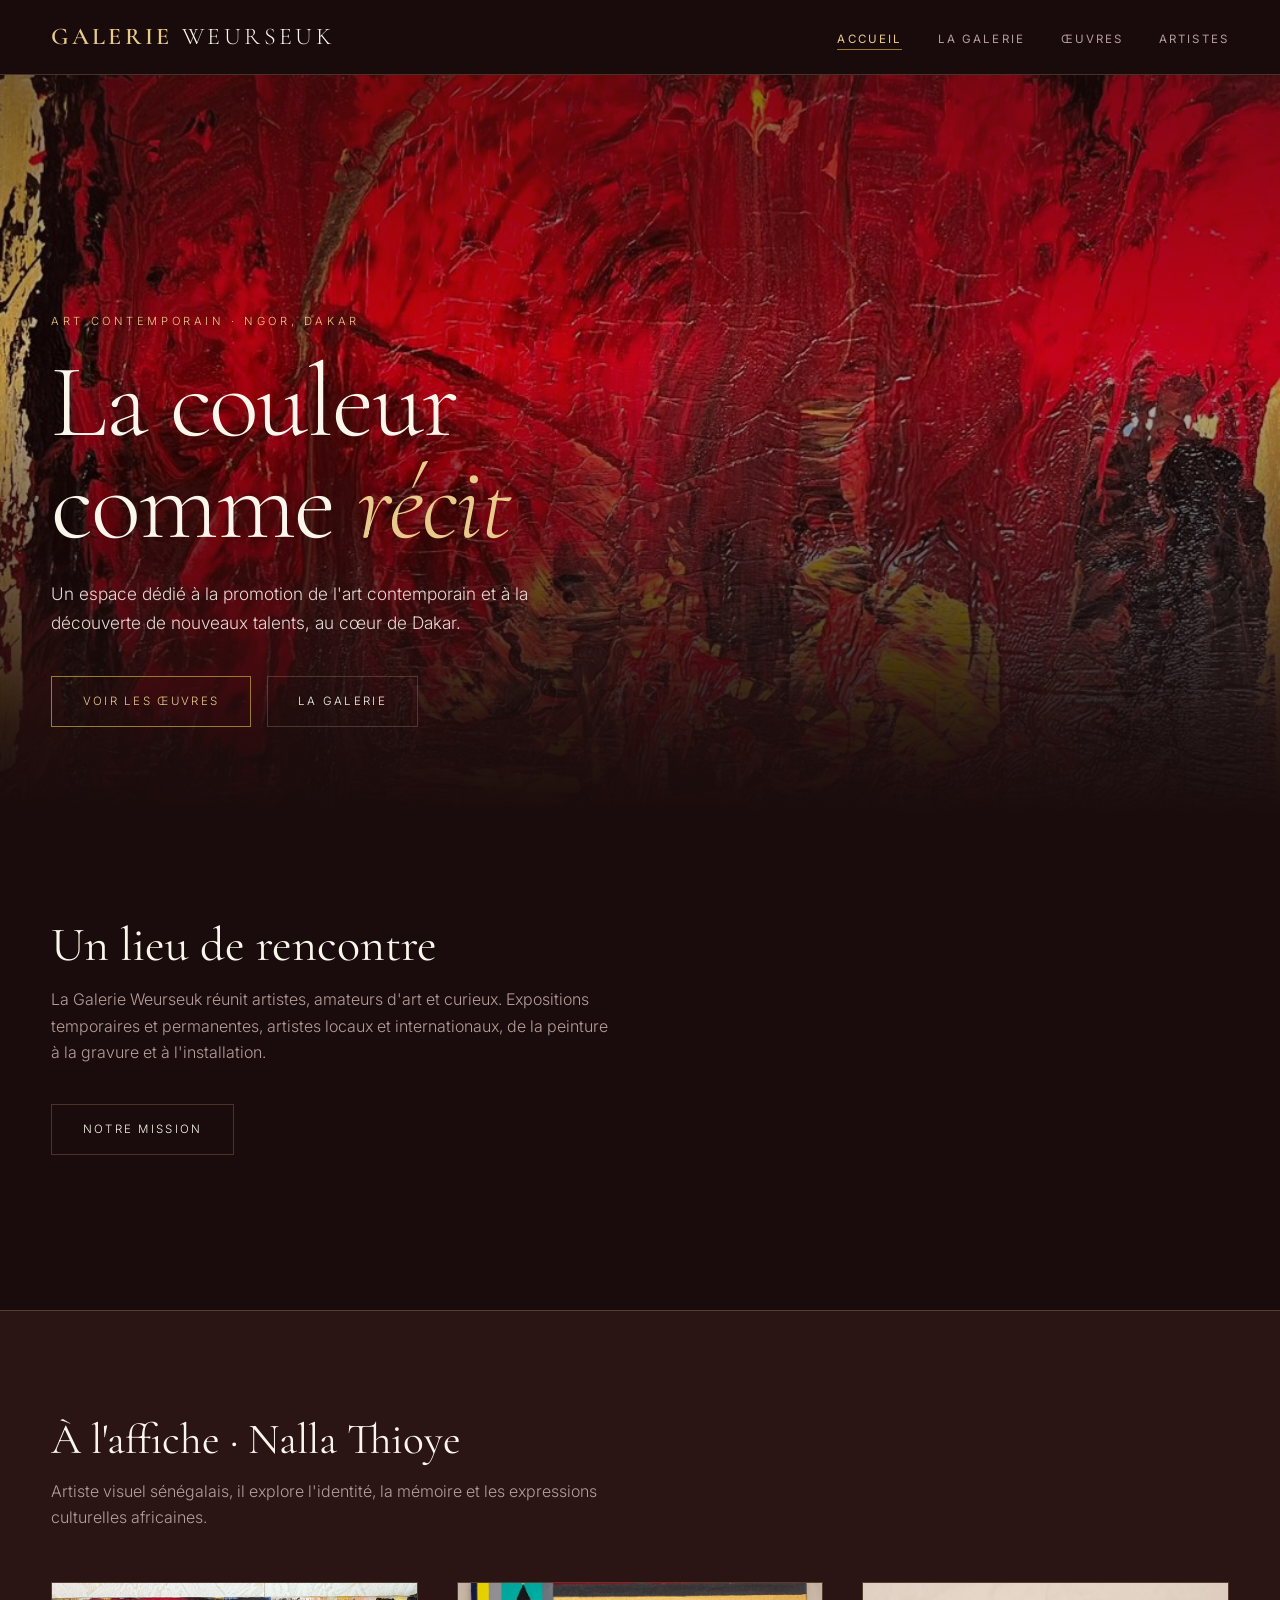
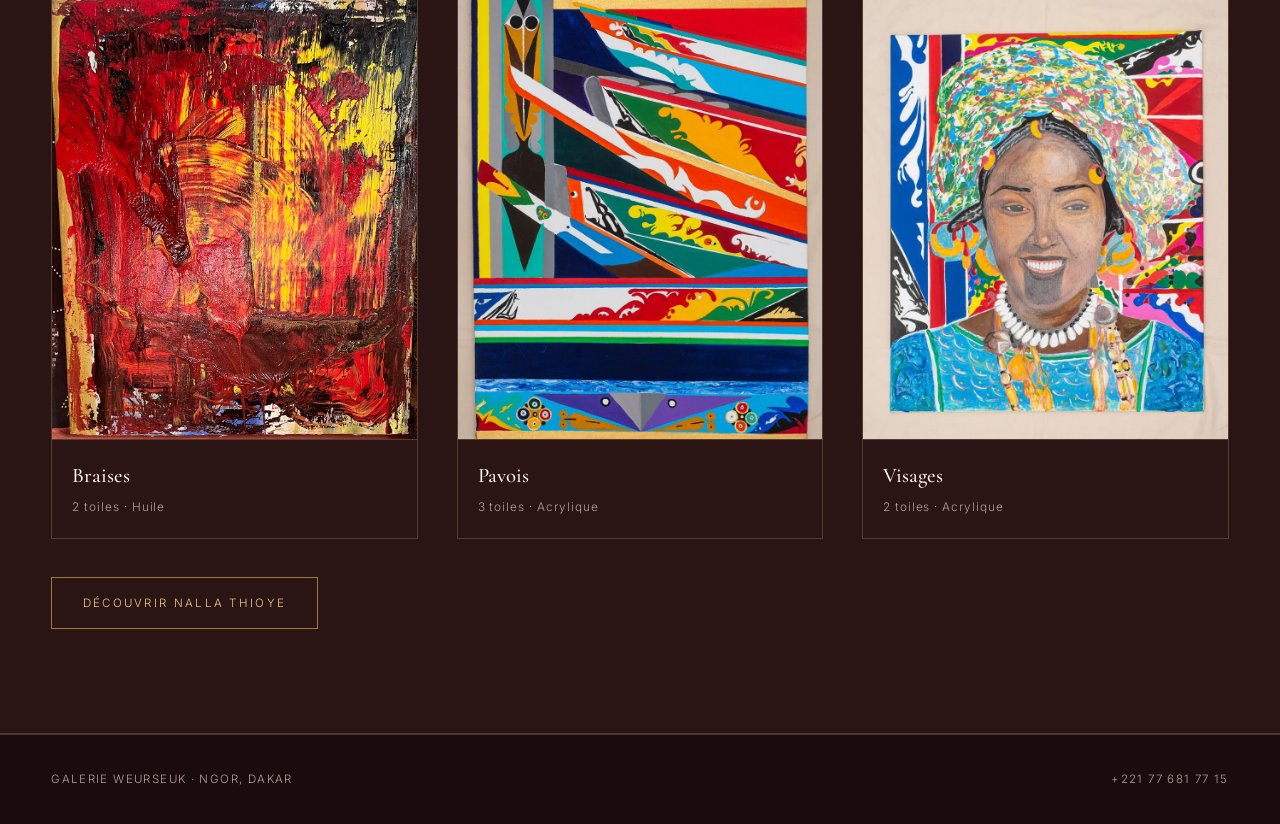
==== index.html @ ef4f901e "Ajoute l'admin Sveltia CMS et son guide d'installation; corrige les accords au masculin" ====
<!DOCTYPE html>
<html lang="fr">
<head>
<meta charset="UTF-8"/>
<meta name="viewport" content="width=device-width, initial-scale=1.0"/>
<title>Galerie Weurseuk · Art contemporain, Dakar</title>
<meta name="description" content="La Galerie Weurseuk, espace d'art contemporain au cœur de Dakar. Promotion de la création africaine et découverte de nouveaux talents."/>
<link rel="icon" href="data:image/svg+xml,<svg xmlns='http://www.w3.org/2000/svg' viewBox='0 0 60 70'><path d='M30 2 L56 14 L56 38 Q56 56 30 68 Q4 56 4 38 L4 14 Z' fill='%23E8CB8C'/><text x='30' y='45' font-family='serif' font-size='26' font-weight='700' fill='%231A0C0C' text-anchor='middle'>W</text></svg>"/>
<link rel="preconnect" href="https://fonts.googleapis.com"/>
<link rel="preconnect" href="https://fonts.gstatic.com" crossorigin/>
<link href="https://fonts.googleapis.com/css2?family=Cormorant+Garamond:ital,wght@0,300;0,400;0,500;0,600;0,700;1,400;1,500&family=Inter:wght@300;400;500;600&display=swap" rel="stylesheet"/>
<link rel="stylesheet" href="style.css"/>
</head>
<body>

<header class="nav">
  <div class="wrap nav-in">
    <a class="brand" href="index.html">Galerie <span>Weurseuk</span></a>
    <nav>
      <ul class="nav-links">
        <li><a href="index.html" aria-current="page">Accueil</a></li>
        <li><a href="galerie.html">La galerie</a></li>
        <li><a href="oeuvres.html">Œuvres</a></li>
        <li><a href="artistes.html">Artistes</a></li>
      </ul>
    </nav>
  </div>
</header>

<main>

  <section class="hero">
    <div class="hero-img"><img src="images/01-rouge-i.jpg" alt="Braise I, détail — huile sur toile"/></div>
    <div class="wrap hero-in">
      <p class="eyebrow">Art contemporain · Ngor, Dakar</p>
      <h1>La couleur<br/>comme <em>récit</em></h1>
      <p class="intro">Un espace dédié à la promotion de l'art contemporain et à la découverte de nouveaux talents, au cœur de Dakar.</p>
      <div class="cta-row">
        <a class="btn" href="oeuvres.html">Voir les œuvres</a>
        <a class="btn ghost" href="galerie.html">La galerie</a>
      </div>
    </div>
  </section>

  <section class="section">
    <div class="wrap">
      <div class="section-head rv">
        <h2>Un lieu de rencontre</h2>
        <p class="lead">La Galerie Weurseuk réunit artistes, amateurs d'art et curieux. Expositions temporaires et permanentes, artistes locaux et internationaux, de la peinture à la gravure et à l'installation.</p>
        <div class="cta-row">
          <a class="btn ghost" href="galerie.html">Notre mission</a>
        </div>
      </div>
    </div>
  </section>

  <section class="section bio" style="padding-block:clamp(4rem,9vw,6.5rem)">
    <div class="wrap">
      <div class="section-head rv">
        <h2>À l'affiche · Nalla Thioye</h2>
        <p class="lead">Artiste visuel sénégalais, il explore l'identité, la mémoire et les expressions culturelles africaines.</p>
      </div>
      <div class="grid rv">
        <a class="work" href="oeuvres.html#braises" style="text-decoration:none">
          <div class="work-img"><img loading="lazy" src="images/02-rouge-ii.jpg" alt="Braise II — coulures rouges et colonne de jaune"/></div>
          <div class="work-txt"><h3>Braises</h3><p class="meta">2 toiles · Huile</p></div>
        </a>
        <a class="work" href="oeuvres.html#pavois" style="text-decoration:none">
          <div class="work-img"><img loading="lazy" src="images/03-pirogues.jpg" alt="Pirogues à quai — coques peintes en diagonale"/></div>
          <div class="work-txt"><h3>Pavois</h3><p class="meta">3 toiles · Acrylique</p></div>
        </a>
        <a class="work" href="oeuvres.html#visages" style="text-decoration:none">
          <div class="work-img"><img loading="lazy" src="images/04-signare.jpg" alt="Signare — portrait au foulard et collier de cauris"/></div>
          <div class="work-txt"><h3>Visages</h3><p class="meta">2 toiles · Acrylique</p></div>
        </a>
      </div>
      <div class="cta-row rv">
        <a class="btn" href="nalla.html">Découvrir Nalla Thioye</a>
      </div>
    </div>
  </section>

</main>

<footer class="foot">
  <div class="wrap foot-in">
    <span>Galerie Weurseuk · Ngor, Dakar</span>
    <a href="tel:+221776817715">+221 77 681 77 15</a>
  </div>
</footer>

<script src="reveal.js"></script>
</body>
</html>
---- style.css ----
:root{
  --ink:#1A0C0C;
  --panel:#2A1414;
  --panel-2:#3A1E1E;
  --gold:#E8CB8C;
  --gold-deep:#9C7A2E;
  --cream:#FBF6EC;
  --muted:#B59E9B;
  --rule:rgba(232,203,140,.22);
  --display:'Cormorant Garamond',Georgia,serif;
  --body:'Inter',system-ui,-apple-system,sans-serif;
}
*{box-sizing:border-box;margin:0;padding:0}
html{scroll-behavior:smooth;overflow-y:scroll}
@media (prefers-reduced-motion:reduce){
  html{scroll-behavior:auto}
  *,*::before,*::after{animation-duration:.001ms!important;transition-duration:.001ms!important}
}
body{
  background:var(--ink);color:var(--cream);
  font-family:var(--body);font-weight:300;line-height:1.65;
  -webkit-font-smoothing:antialiased;
  display:flex;flex-direction:column;min-height:100vh;
}
main{flex:1}
img{display:block;max-width:100%;height:auto}
a{color:inherit}
::selection{background:var(--gold);color:var(--ink)}
:focus-visible{outline:2px solid var(--gold);outline-offset:3px}

.wrap{width:min(1180px,92vw);margin-inline:auto}
.narrow{width:min(760px,92vw);margin-inline:auto}

/* ---------- nav ---------- */
.nav{
  position:sticky;top:0;z-index:50;
  background:rgba(26,12,12,.82);backdrop-filter:blur(12px);
  border-bottom:1px solid var(--rule);
}
.nav-in{display:flex;align-items:center;justify-content:space-between;height:74px;gap:1rem}
.brand{font-family:var(--display);font-size:1.5rem;font-weight:600;letter-spacing:.14em;text-transform:uppercase;text-decoration:none;color:var(--gold);white-space:nowrap}
.brand span{color:var(--cream);font-weight:300}
.nav-links{display:flex;gap:2.25rem;list-style:none}
.nav-links a{
  font-size:.72rem;letter-spacing:.18em;text-transform:uppercase;font-weight:400;
  text-decoration:none;color:var(--muted);padding-bottom:3px;
  border-bottom:1px solid transparent;transition:color .25s,border-color .25s;
}
.nav-links a:hover{color:var(--gold);border-color:var(--gold)}
.nav-links a[aria-current="page"]{color:var(--gold);border-color:var(--gold-deep)}
@media(max-width:720px){.nav-links{gap:1.05rem}.nav-links a{font-size:.62rem;letter-spacing:.1em}.brand{font-size:1.15rem;letter-spacing:.1em}}

/* ---------- hero (accueil) ---------- */
.hero{position:relative;min-height:min(86vh,740px);display:flex;align-items:flex-end;overflow:hidden}
.hero-img{position:absolute;inset:0}
.hero-img img{width:100%;height:100%;object-fit:cover;object-position:center 38%;filter:saturate(1.05)}
.hero-img::after{
  content:"";position:absolute;inset:0;
  background:linear-gradient(180deg,rgba(26,12,12,.55) 0%,rgba(26,12,12,.25) 38%,rgba(26,12,12,.92) 88%,var(--ink) 100%);
}
.hero-in{position:relative;padding-block:0 clamp(3rem,7vw,5.5rem)}
.hero h1{
  font-family:var(--display);font-weight:300;
  font-size:clamp(3rem,9vw,6.5rem);line-height:.98;letter-spacing:-.015em;
  text-shadow:0 2px 40px rgba(26,12,12,.6);
}
.hero h1 em{font-style:italic;color:var(--gold)}
.hero p.intro{margin-top:1.5rem;max-width:46ch;color:#E4D8D4;font-size:clamp(.95rem,1.6vw,1.08rem)}

.eyebrow{
  font-size:.7rem;letter-spacing:.32em;text-transform:uppercase;color:var(--gold);
  margin-bottom:1.4rem;
}

/* ---------- page header (sous-pages) ---------- */
.page-head{padding-block:clamp(3rem,7vw,5rem) clamp(2rem,4vw,3rem);border-bottom:1px solid var(--rule)}
.page-head h1{font-family:var(--display);font-weight:300;font-size:clamp(2.4rem,6.5vw,4.2rem);line-height:1.05}
.page-head .lead{margin-top:1.1rem;max-width:58ch;color:var(--muted)}

/* ---------- prose ---------- */
.prose{color:#E4D8D4;max-width:64ch;font-size:1rem}

/* ---------- badge ---------- */
.badge{
  margin-top:2.2rem;padding:1.3rem 1.6rem;
  background:rgba(42,20,20,.72);backdrop-filter:blur(6px);
  border:1px solid var(--gold-deep);max-width:52ch;
}
.badge-tag{
  display:inline-block;font-size:.68rem;letter-spacing:.16em;text-transform:uppercase;
  color:var(--ink);background:var(--gold);padding:.3rem .7rem;margin-bottom:.6rem;
}
.badge p{color:var(--cream);font-size:.95rem}
.badge em{font-style:italic;color:var(--gold)}

/* ---------- expositions ---------- */
.expo-year{display:grid;gap:.4rem 2rem;grid-template-columns:5rem 1fr;padding-block:1.2rem;border-top:1px solid var(--rule)}
.expo-year:last-child{border-bottom:1px solid var(--rule)}
.expo-year h3{font-family:var(--display);font-size:1.4rem;font-weight:500;color:var(--gold)}
.expo-list{list-style:none;display:flex;flex-direction:column;gap:.55rem}
.expo-list li{color:#E4D8D4;font-size:.94rem;line-height:1.5}
@media(max-width:560px){.expo-year{grid-template-columns:1fr}.expo-year h3{margin-bottom:.2rem}}

/* ---------- sections ---------- */
.section{padding-block:clamp(4rem,9vw,6.5rem)}
.section-head{margin-bottom:clamp(2.2rem,4.5vw,3.2rem)}
.section-head h2{font-family:var(--display);font-weight:400;font-size:clamp(2rem,4.5vw,3rem);line-height:1.1}
.section-head .lead{margin-top:.9rem;max-width:56ch;color:var(--muted)}

/* ---------- series + works ---------- */
.serie{margin-bottom:clamp(3.5rem,7vw,5.5rem)}
.serie:last-child{margin-bottom:0}
.serie-bar{display:flex;align-items:baseline;gap:1.1rem;padding-bottom:.8rem;margin-bottom:2rem;border-bottom:1px solid var(--rule)}
.serie-bar h2,.serie-bar h3{font-family:var(--display);font-size:1.55rem;font-weight:500;letter-spacing:.02em}
.serie-bar .count{font-size:.68rem;letter-spacing:.2em;text-transform:uppercase;color:var(--gold-deep);margin-left:auto;white-space:nowrap}

.grid{display:grid;gap:clamp(1.5rem,3vw,2.5rem);grid-template-columns:repeat(auto-fill,minmax(min(300px,100%),1fr))}
.grid.pair{grid-template-columns:repeat(auto-fit,minmax(min(360px,100%),1fr))}

.work{background:var(--panel);border:1px solid var(--rule);overflow:hidden}
.work-img{overflow:hidden;background:var(--panel-2)}
.work-img img{width:100%;aspect-ratio:4/5;object-fit:cover;transition:transform .7s cubic-bezier(.2,.7,.3,1)}
.work:hover .work-img img,.work:focus-within .work-img img{transform:scale(1.045)}
.work-txt{padding:1.15rem 1.25rem 1.3rem;border-top:1px solid var(--rule)}
.work-txt h3,.work-txt h4{font-family:var(--display);font-size:1.3rem;font-weight:500}
.work-txt .meta{margin-top:.3rem;font-size:.74rem;letter-spacing:.08em;color:var(--muted)}

/* ---------- artiste ---------- */
.bio{background:var(--panel);border-block:1px solid var(--rule)}
.bio-grid{display:grid;gap:clamp(2rem,5vw,4rem);grid-template-columns:1fr;align-items:start}
@media(min-width:900px){.bio-grid{grid-template-columns:.85fr 1.15fr}}
.portrait{border:1px solid var(--rule);position:sticky;top:100px}
@media(max-width:899px){.portrait{position:static}}
.portrait img{width:100%;aspect-ratio:3/4;object-fit:cover}
.portrait figcaption{padding:.7rem .9rem;font-size:.68rem;letter-spacing:.12em;text-transform:uppercase;color:var(--muted);border-top:1px solid var(--rule)}
.bio h2{font-family:var(--display);font-weight:400;font-size:clamp(1.9rem,4.2vw,2.7rem);line-height:1.12}
.bio p{margin-top:1.2rem;color:#E4D8D4;max-width:62ch}
.bio p+p{margin-top:1rem}

/* ---------- contact ---------- */
.contact{text-align:center}
.contact h2{font-family:var(--display);font-weight:300;font-size:clamp(2rem,5.5vw,3.4rem);line-height:1.1}
.contact p{margin-top:1rem;color:var(--muted)}
.lines{margin-top:2.4rem;display:flex;flex-direction:column;gap:1.4rem;align-items:center}
.line{
  font-family:var(--display);font-size:clamp(1.3rem,3.2vw,1.9rem);font-style:italic;
  color:var(--gold);text-decoration:none;
  border-bottom:1px solid var(--gold-deep);padding-bottom:.25rem;
  transition:border-color .3s,opacity .3s;
}
.line:hover{border-color:var(--gold);opacity:.85}
.line-label{display:block;font-family:var(--body);font-style:normal;font-size:.66rem;letter-spacing:.24em;text-transform:uppercase;color:var(--muted);margin-bottom:.45rem;border:0}

/* ---------- cta ---------- */
.cta-row{margin-top:2.4rem;display:flex;flex-wrap:wrap;gap:1rem}
.btn{
  display:inline-block;text-decoration:none;
  font-size:.72rem;letter-spacing:.2em;text-transform:uppercase;
  padding:.95rem 1.9rem;border:1px solid var(--gold-deep);color:var(--gold);
  transition:background-color .3s,color .3s,border-color .3s;
}
.btn:hover{background:var(--gold);color:var(--ink);border-color:var(--gold)}
.btn.ghost{border-color:var(--rule);color:var(--cream)}
.btn.ghost:hover{border-color:var(--gold);color:var(--gold);background:transparent}

/* ---------- footer ---------- */
.foot{border-top:1px solid var(--rule);padding-block:2.2rem}
.foot-in{display:flex;flex-wrap:wrap;gap:1rem;justify-content:space-between;align-items:center;
  font-size:.72rem;letter-spacing:.12em;text-transform:uppercase;color:var(--muted)}
.foot-in a{text-decoration:none;transition:color .25s}
.foot-in a:hover{color:var(--gold)}

/* ---------- lightbox ---------- */
.work.zoom{cursor:zoom-in}
body.lb-locked{overflow:hidden}
.lb{
  position:fixed;inset:0;z-index:100;display:none;
  background:rgba(15,7,7,.94);backdrop-filter:blur(8px);
  padding:clamp(1rem,4vw,3rem);overflow-y:auto;
}
.lb.on{display:flex;align-items:center;justify-content:center}
.lb-inner{
  display:grid;gap:clamp(1.2rem,3vw,2.5rem);width:min(1100px,100%);
  grid-template-columns:1fr;align-items:center;
}
@media(min-width:860px){.lb-inner{grid-template-columns:1.35fr .65fr}}
.lb-figure{background:var(--panel-2);border:1px solid var(--rule)}
.lb-img{width:100%;max-height:78vh;object-fit:contain;display:block}
.lb-info{min-width:0}
.lb-artist{font-size:.7rem;letter-spacing:.24em;text-transform:uppercase;color:var(--gold)}
.lb-title{font-family:var(--display);font-weight:400;font-size:clamp(1.8rem,4vw,2.6rem);line-height:1.1;margin-top:.5rem}
.lb-meta{margin-top:.5rem;font-size:.78rem;letter-spacing:.1em;color:var(--muted)}
.lb-desc{margin-top:1.3rem;color:#E4D8D4;font-size:.95rem;line-height:1.7;max-width:46ch}
.lb-close,.lb-nav{
  position:fixed;z-index:101;background:rgba(42,20,20,.8);color:var(--cream);
  border:1px solid var(--rule);cursor:pointer;font-family:var(--body);line-height:1;
  transition:background-color .25s,color .25s,border-color .25s;
}
.lb-close:hover,.lb-nav:hover{background:var(--gold);color:var(--ink);border-color:var(--gold)}
.lb-close{top:1.1rem;right:1.1rem;width:44px;height:44px;font-size:1.7rem}
.lb-nav{top:50%;transform:translateY(-50%);width:44px;height:60px;font-size:1.9rem}
.lb-prev{left:.8rem}
.lb-next{right:.8rem}
@media(max-width:600px){
  .lb-nav{top:auto;bottom:1rem;transform:none;height:44px}
  .lb-prev{left:1rem}.lb-next{right:1rem}
}

/* ---------- reveal ---------- */
.rv{opacity:0;transform:translateY(22px);transition:opacity .8s ease,transform .8s cubic-bezier(.2,.7,.3,1)}
.rv.in{opacity:1;transform:none}
@media (prefers-reduced-motion:reduce){.rv{opacity:1;transform:none}}
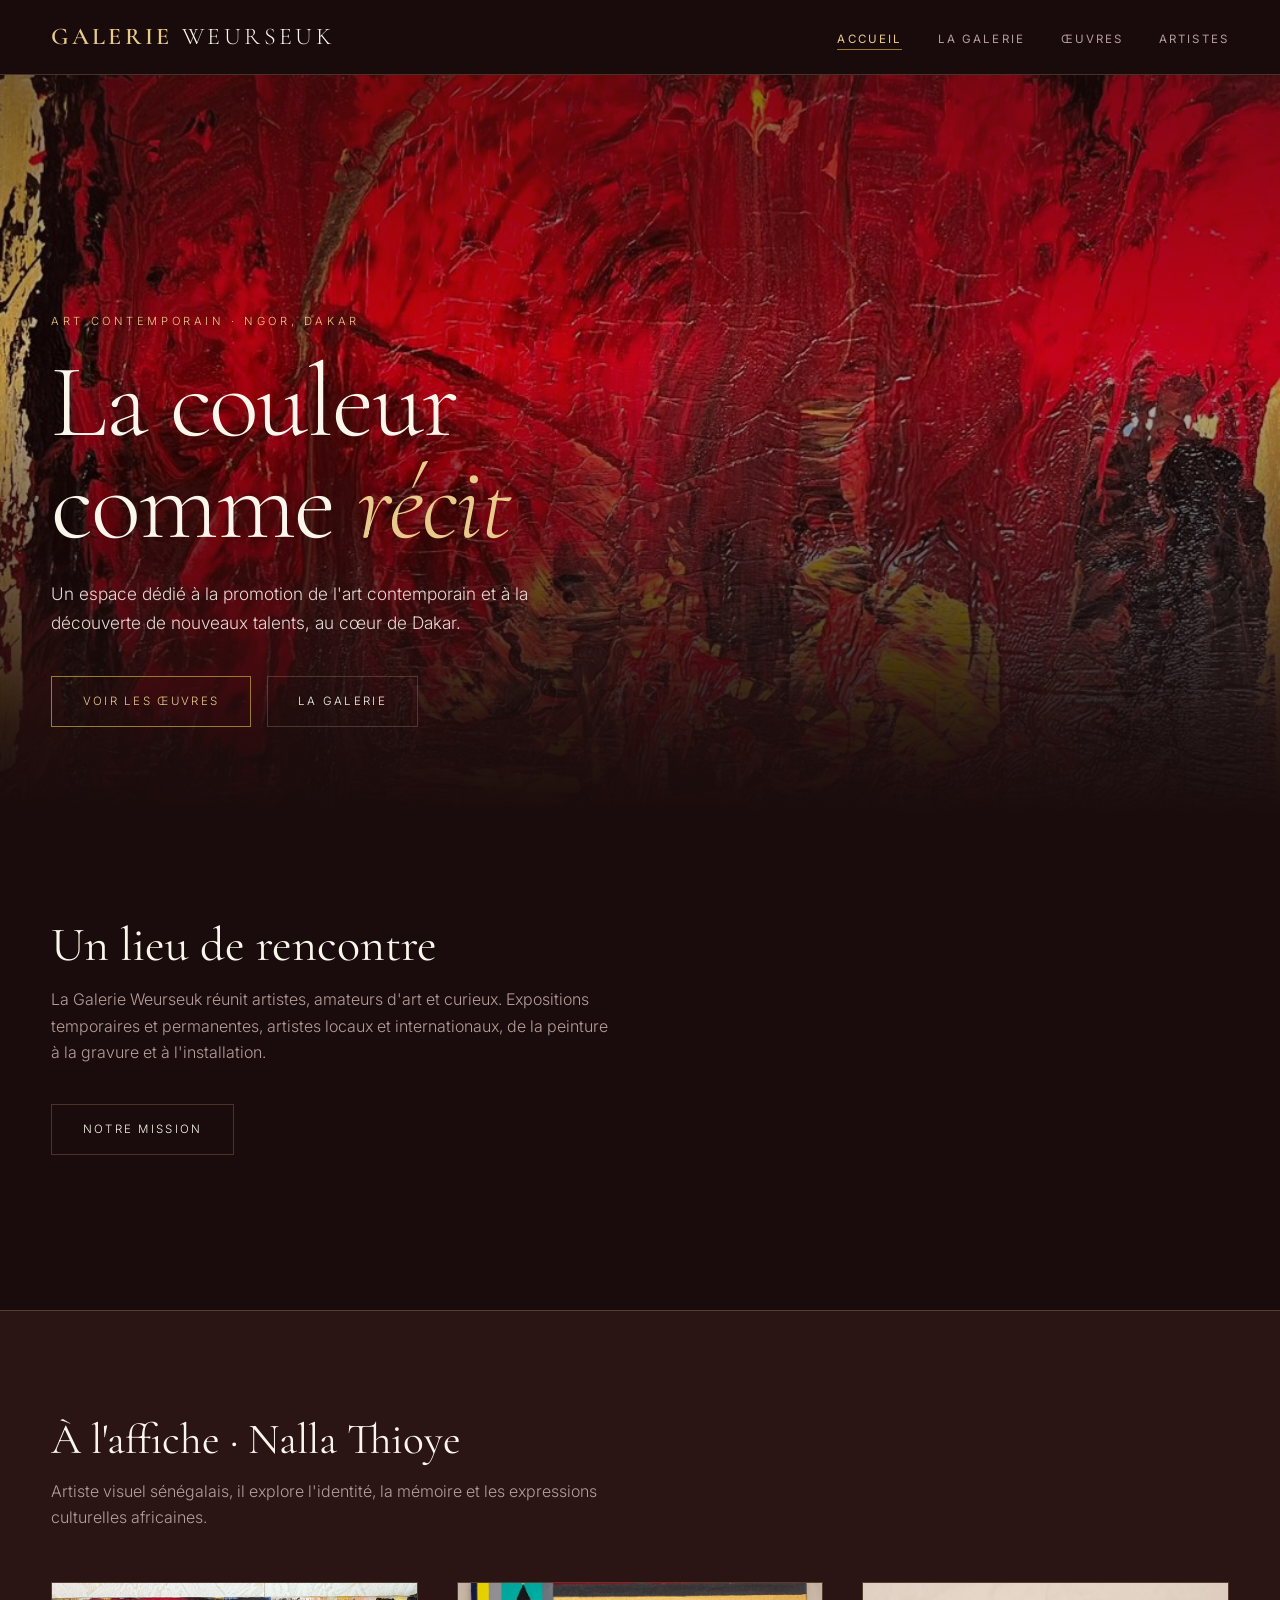
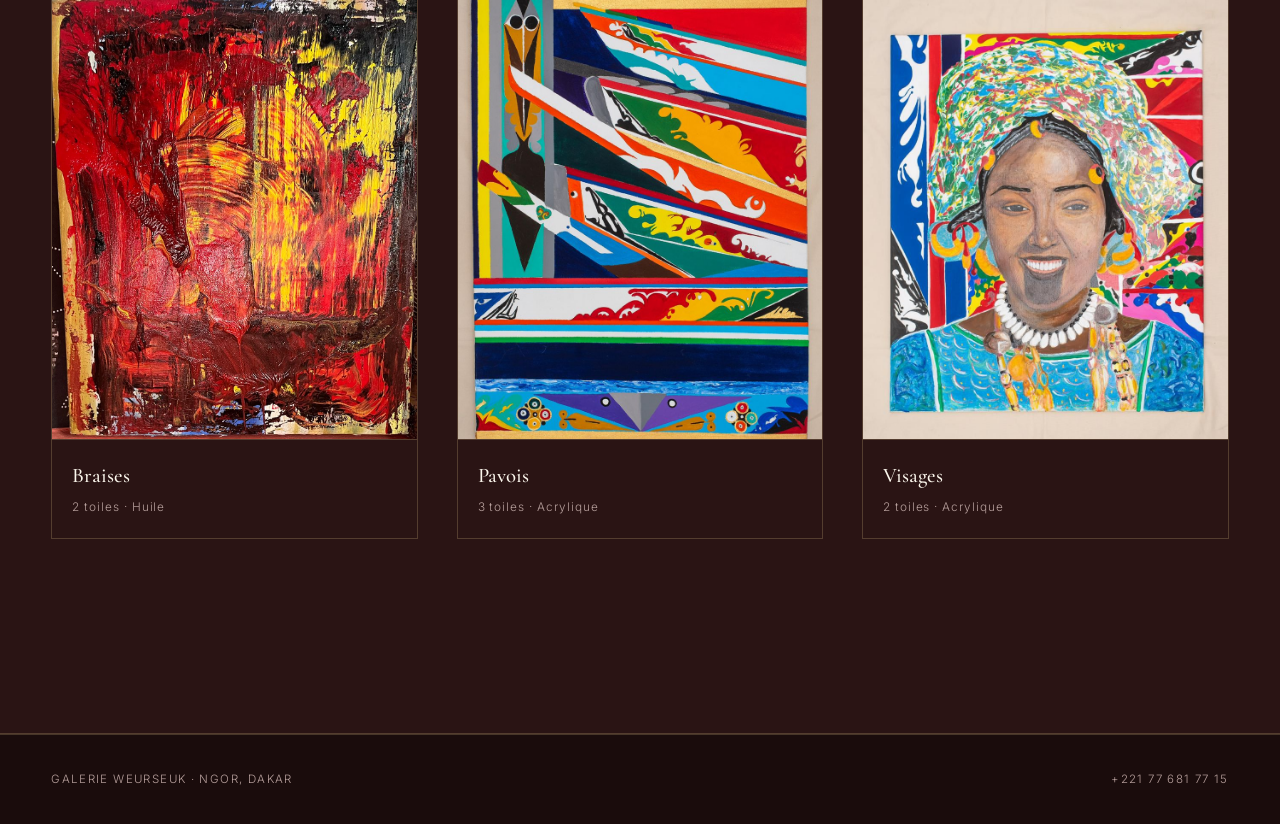
==== commit e862ce8a: "Genere les identifiants a partir du nom, retire les champs du CMS" ====
--- a/index.html
+++ b/index.html
@@ -75,7 +75,7 @@
         </a>
       </div>
       <div class="cta-row rv">
-        <a class="btn" href="nalla.html">Découvrir Nalla Thioye</a>
+        <a class="btn" href="nalla-thioye.html">Découvrir Nalla Thioye</a>
       </div>
     </div>
   </section>
--- a/style.css
+++ b/style.css
@@ -11,7 +11,7 @@
   --body:'Inter',system-ui,-apple-system,sans-serif;
 }
 *{box-sizing:border-box;margin:0;padding:0}
-html{scroll-behavior:smooth;overflow-y:scroll}
+html{scroll-behavior:smooth;overflow-y:scroll;overflow-x:clip}
 @media (prefers-reduced-motion:reduce){
   html{scroll-behavior:auto}
   *,*::before,*::after{animation-duration:.001ms!important;transition-duration:.001ms!important}
@@ -48,7 +48,21 @@
 }
 .nav-links a:hover{color:var(--gold);border-color:var(--gold)}
 .nav-links a[aria-current="page"]{color:var(--gold);border-color:var(--gold-deep)}
-@media(max-width:720px){.nav-links{gap:1.05rem}.nav-links a{font-size:.62rem;letter-spacing:.1em}.brand{font-size:1.15rem;letter-spacing:.1em}}
+
+/* Sous 880px, la marque et les 4 liens ne tiennent plus sur une ligne :
+   on empile en deux rangées plutôt que de laisser déborder — un débordement
+   horizontal fait dézoomer la page entière sur mobile. */
+@media(max-width:880px){
+  .nav-in{flex-direction:column;height:auto;padding-block:.8rem;gap:.55rem}
+  .brand{font-size:1.2rem;letter-spacing:.11em}
+  .nav-links{flex-wrap:wrap;justify-content:center;gap:.45rem 1.2rem}
+  .nav-links a{font-size:.66rem;letter-spacing:.13em}
+}
+@media(max-width:360px){
+  .brand{font-size:1.05rem;letter-spacing:.08em}
+  .nav-links{gap:.4rem .9rem}
+  .nav-links a{font-size:.6rem;letter-spacing:.1em}
+}
 
 /* ---------- hero (accueil) ---------- */
 .hero{position:relative;min-height:min(86vh,740px);display:flex;align-items:flex-end;overflow:hidden}
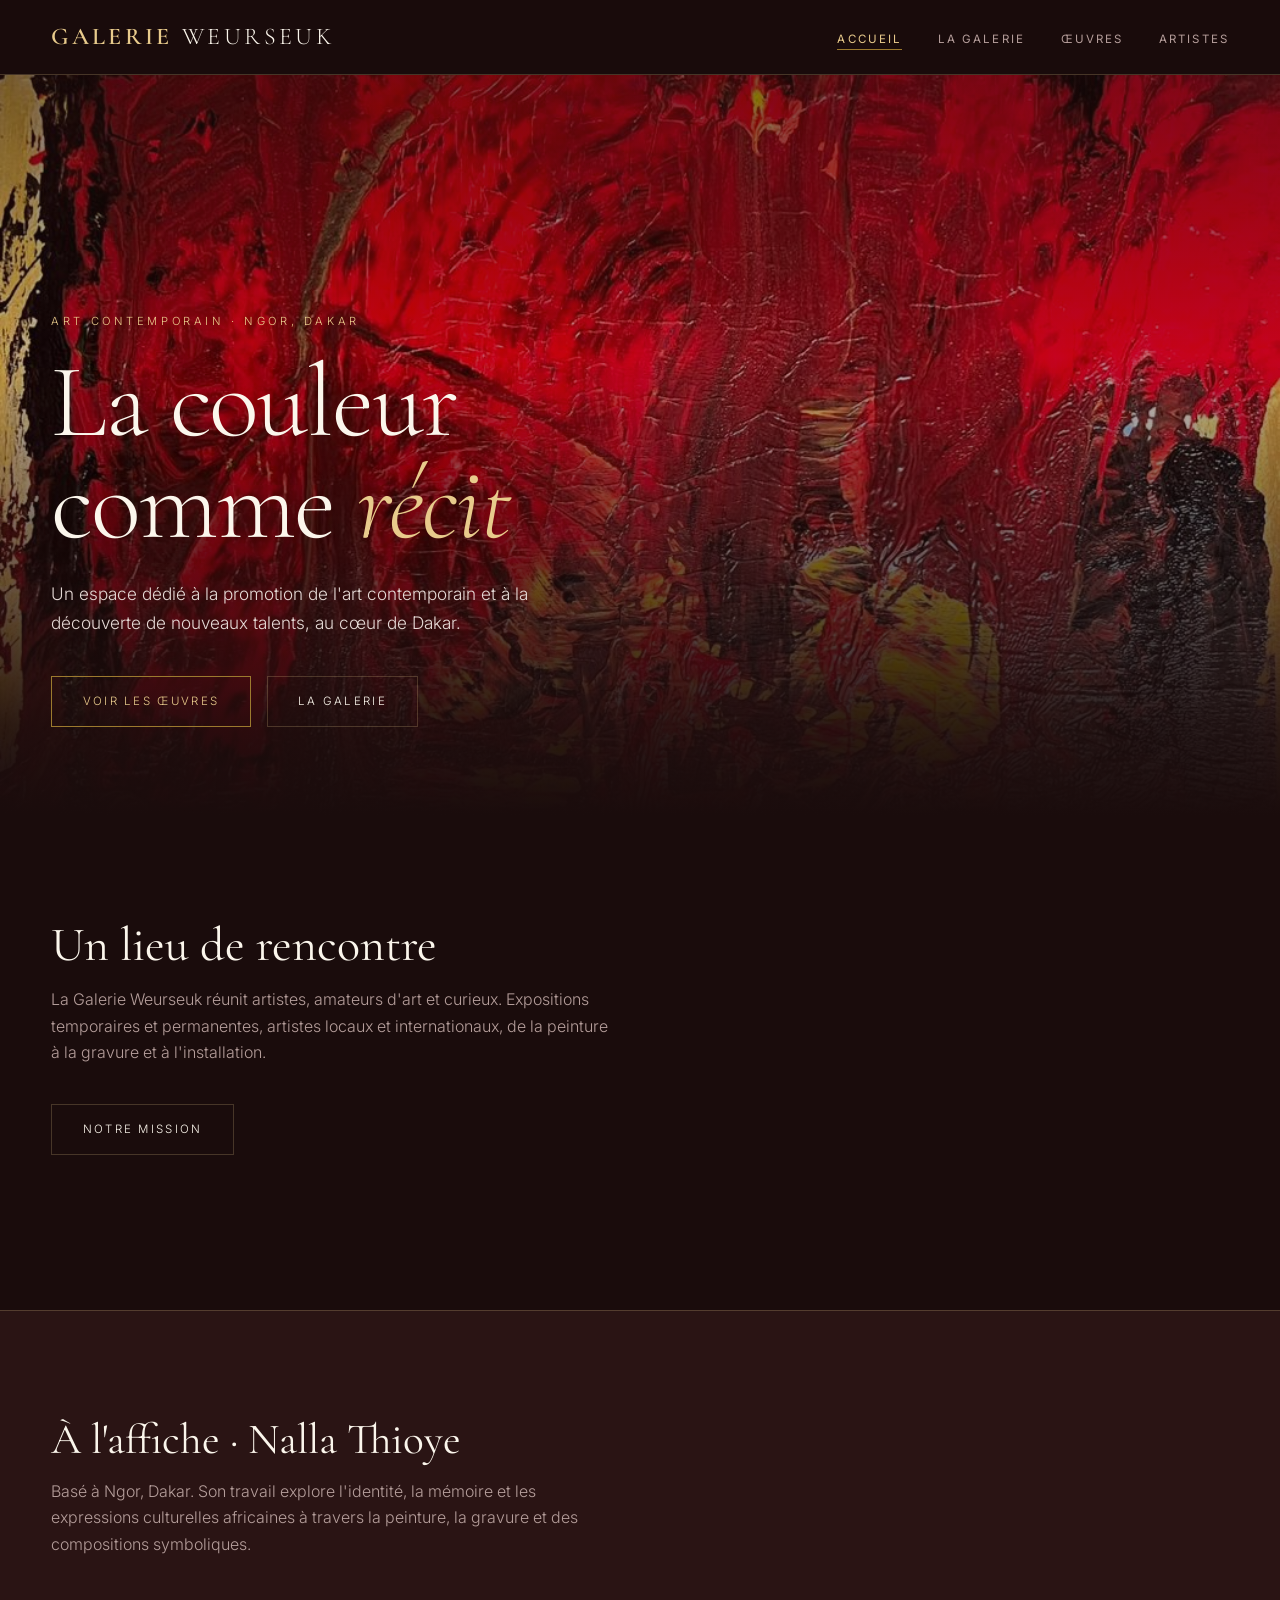
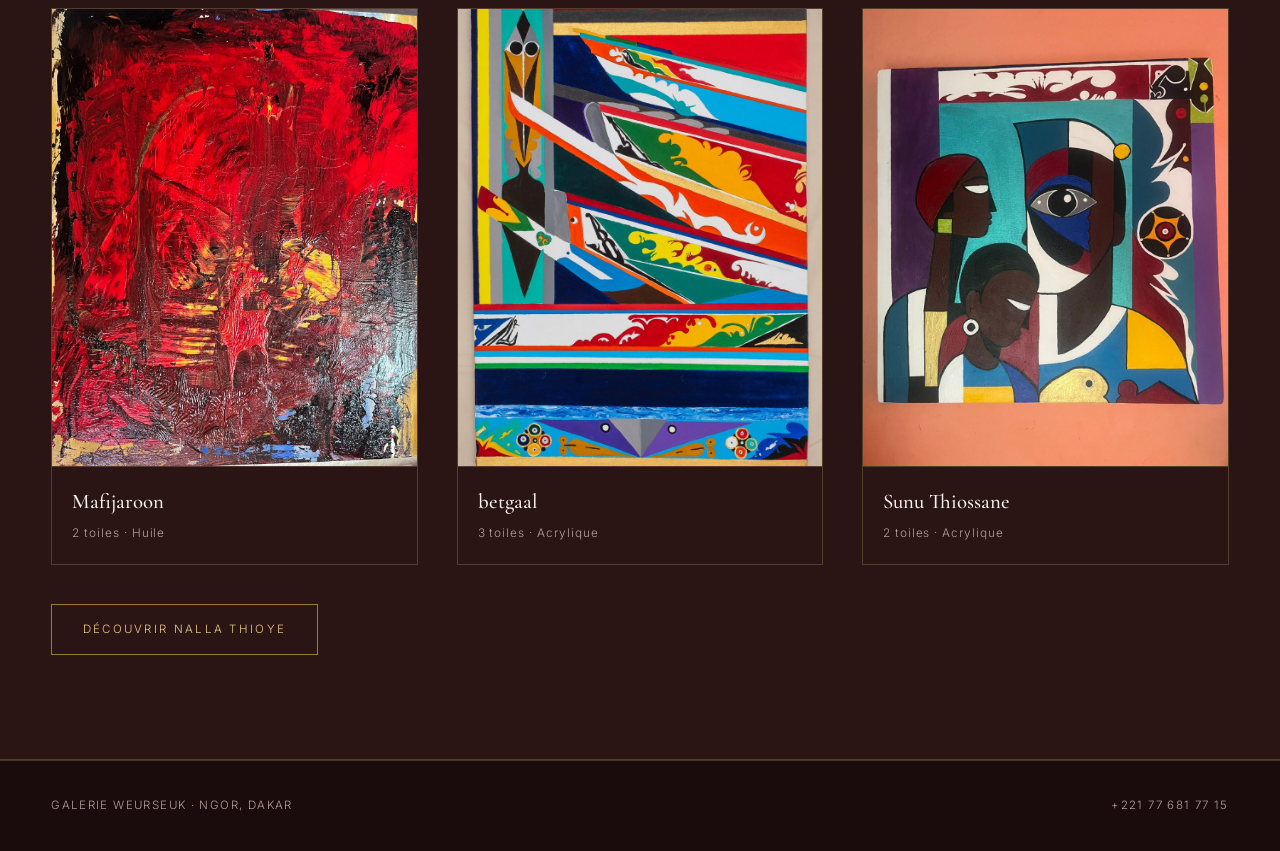
==== commit 88358206: "Synchronise l'accueil avec les donnees du CMS" ====
--- a/index.html
+++ b/index.html
@@ -55,29 +55,7 @@
   </section>
 
   <section class="section bio" style="padding-block:clamp(4rem,9vw,6.5rem)">
-    <div class="wrap">
-      <div class="section-head rv">
-        <h2>À l'affiche · Nalla Thioye</h2>
-        <p class="lead">Artiste visuel sénégalais, il explore l'identité, la mémoire et les expressions culturelles africaines.</p>
-      </div>
-      <div class="grid rv">
-        <a class="work" href="oeuvres.html#braises" style="text-decoration:none">
-          <div class="work-img"><img loading="lazy" src="images/02-rouge-ii.jpg" alt="Braise II — coulures rouges et colonne de jaune"/></div>
-          <div class="work-txt"><h3>Braises</h3><p class="meta">2 toiles · Huile</p></div>
-        </a>
-        <a class="work" href="oeuvres.html#pavois" style="text-decoration:none">
-          <div class="work-img"><img loading="lazy" src="images/03-pirogues.jpg" alt="Pirogues à quai — coques peintes en diagonale"/></div>
-          <div class="work-txt"><h3>Pavois</h3><p class="meta">3 toiles · Acrylique</p></div>
-        </a>
-        <a class="work" href="oeuvres.html#visages" style="text-decoration:none">
-          <div class="work-img"><img loading="lazy" src="images/04-signare.jpg" alt="Signare — portrait au foulard et collier de cauris"/></div>
-          <div class="work-txt"><h3>Visages</h3><p class="meta">2 toiles · Acrylique</p></div>
-        </a>
-      </div>
-      <div class="cta-row rv">
-        <a class="btn" href="nalla-thioye.html">Découvrir Nalla Thioye</a>
-      </div>
-    </div>
+    <div class="wrap" id="home-featured"></div>
   </section>
 
 </main>
@@ -89,6 +67,7 @@
   </div>
 </footer>
 
+<script src="home.js"></script>
 <script src="reveal.js"></script>
 </body>
 </html>
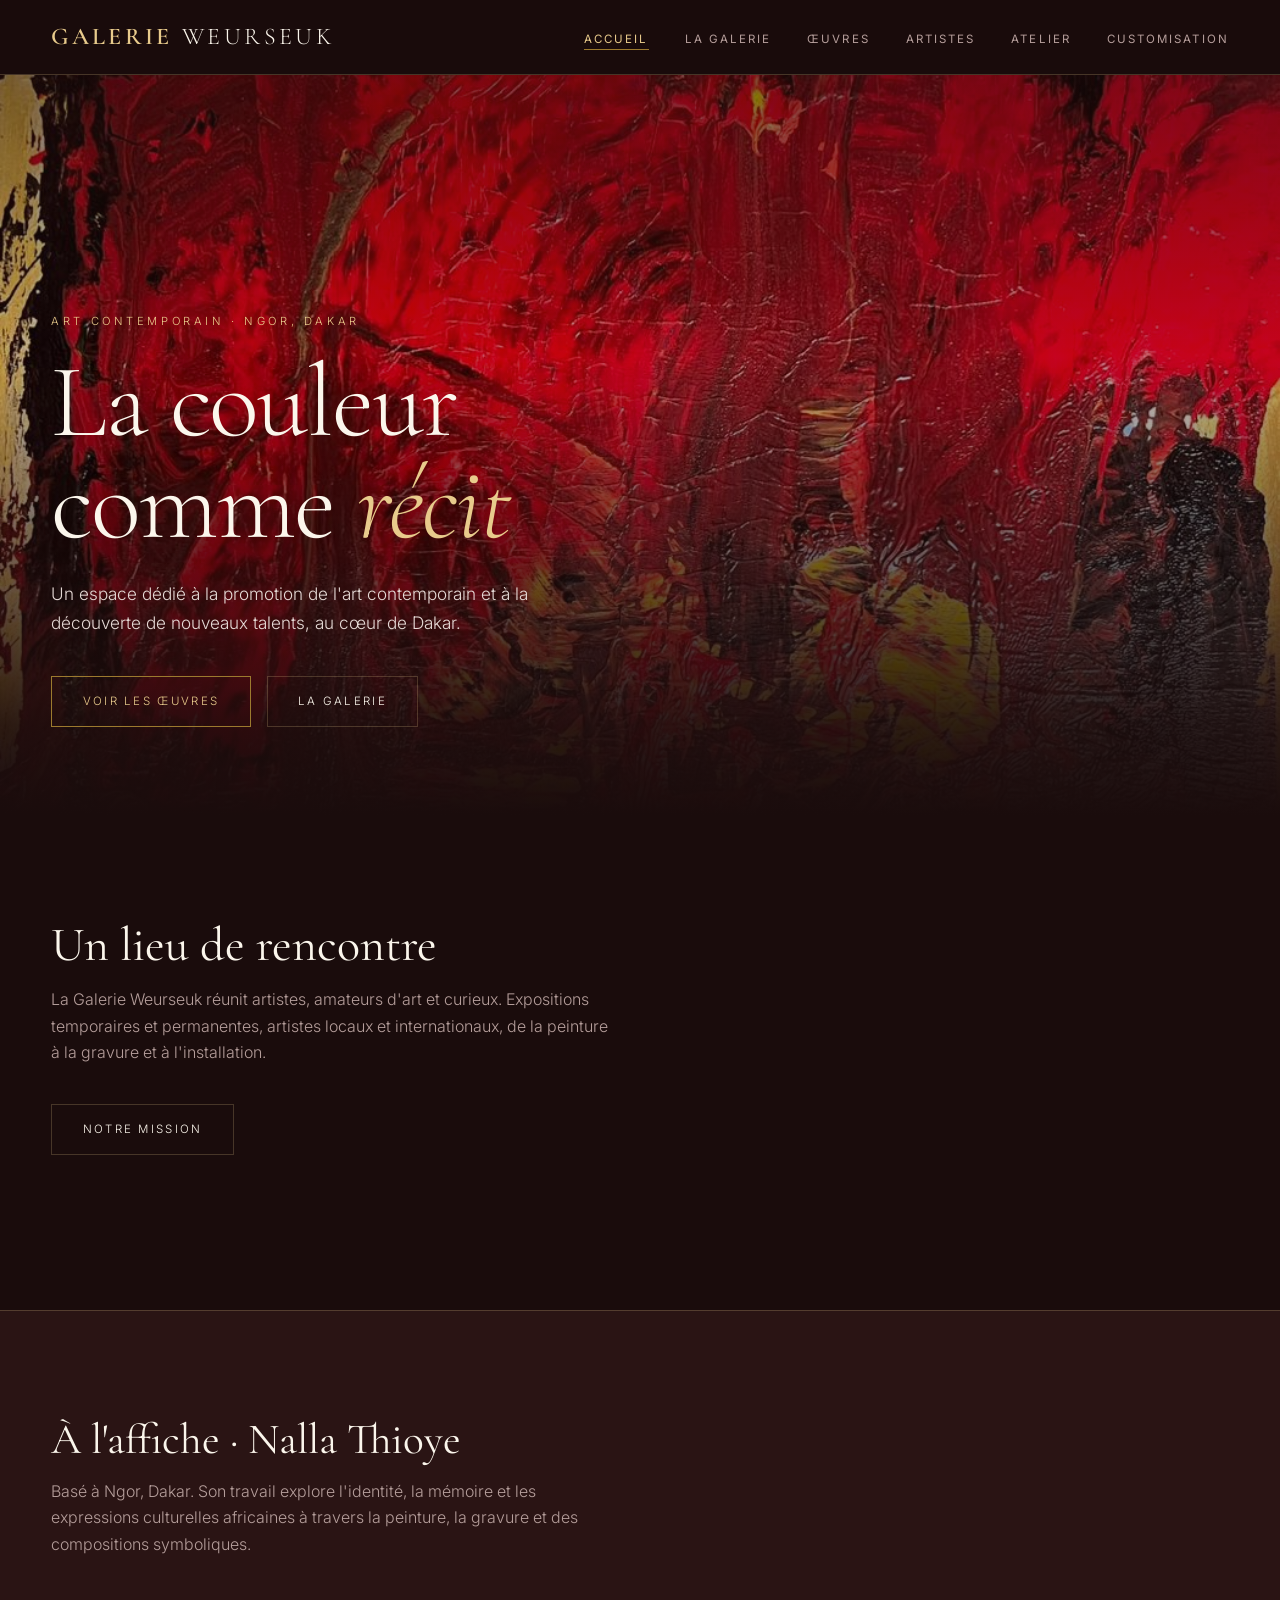
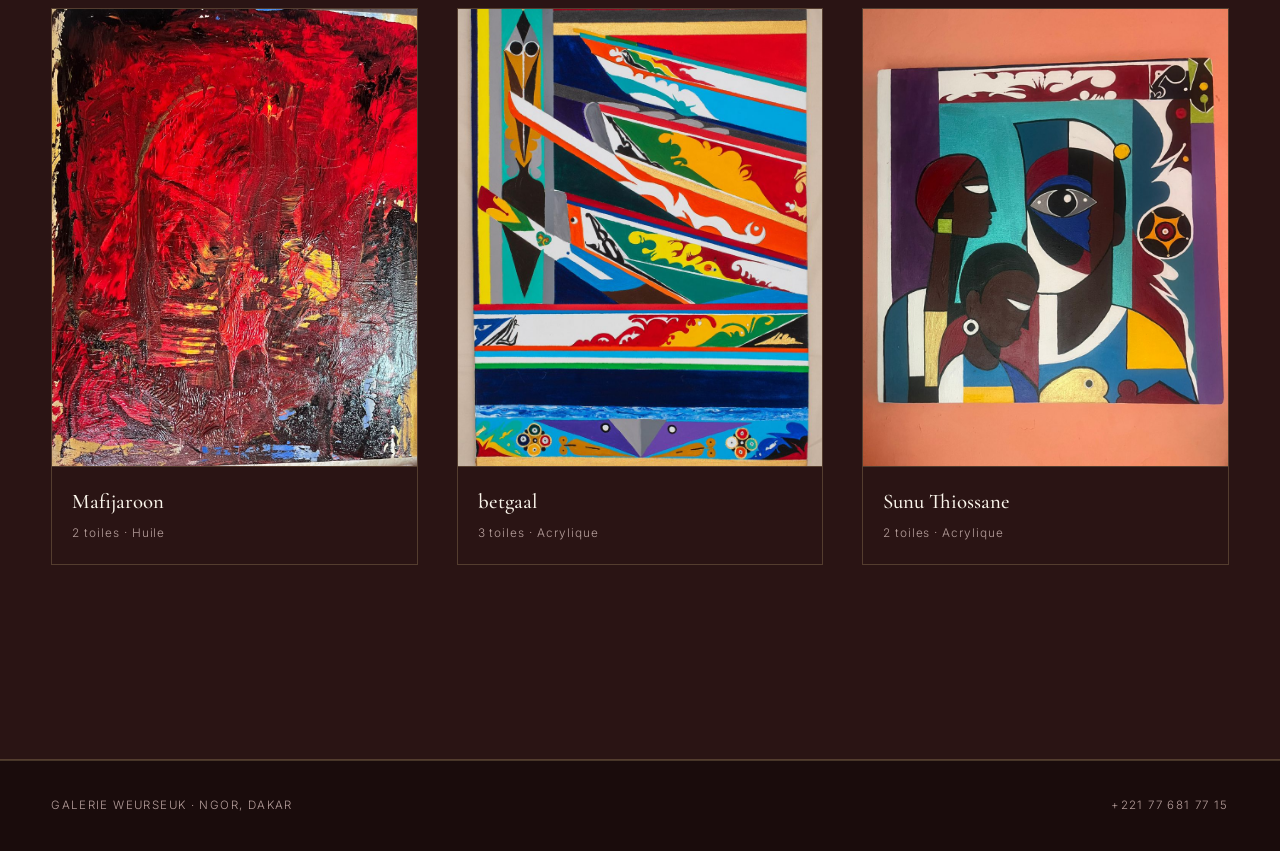
==== commit 57556344: "Ajoute les pages Atelier et Customisation administrables" ====
--- a/index.html
+++ b/index.html
@@ -22,6 +22,8 @@
         <li><a href="galerie.html">La galerie</a></li>
         <li><a href="oeuvres.html">Œuvres</a></li>
         <li><a href="artistes.html">Artistes</a></li>
+        <li><a href="atelier.html">Atelier</a></li>
+        <li><a href="customisation.html">Customisation</a></li>
       </ul>
     </nav>
   </div>
--- a/style.css
+++ b/style.css
@@ -49,10 +49,10 @@
 .nav-links a:hover{color:var(--gold);border-color:var(--gold)}
 .nav-links a[aria-current="page"]{color:var(--gold);border-color:var(--gold-deep)}
 
-/* Sous 880px, la marque et les 4 liens ne tiennent plus sur une ligne :
+/* Sous 1050px, la marque et les liens ne tiennent plus sur une ligne :
    on empile en deux rangées plutôt que de laisser déborder — un débordement
    horizontal fait dézoomer la page entière sur mobile. */
-@media(max-width:880px){
+@media(max-width:1050px){
   .nav-in{flex-direction:column;height:auto;padding-block:.8rem;gap:.55rem}
   .brand{font-size:1.2rem;letter-spacing:.11em}
   .nav-links{flex-wrap:wrap;justify-content:center;gap:.45rem 1.2rem}
@@ -93,6 +93,27 @@
 
 /* ---------- prose ---------- */
 .prose{color:#E4D8D4;max-width:64ch;font-size:1rem}
+
+/* ---------- pages éditoriales ---------- */
+.content-blocks{display:flex;flex-direction:column;gap:clamp(4rem,8vw,6rem)}
+.content-block{display:grid;gap:clamp(2rem,5vw,4rem);align-items:center}
+.content-block.has-image{grid-template-columns:minmax(0,1fr) minmax(280px,.85fr)}
+.content-block:nth-child(even) .content-visual{order:-1}
+.content-copy h2{font-family:var(--display);font-weight:400;font-size:clamp(2rem,4.5vw,3rem);line-height:1.1}
+.content-copy p{margin-top:1.1rem;color:#E4D8D4;max-width:62ch;white-space:pre-line}
+.content-visual{border:1px solid var(--rule);background:var(--panel-2)}
+.content-visual img{width:100%;aspect-ratio:4/3;object-fit:cover}
+.content-visual figcaption,.editorial-gallery figcaption{padding:.7rem .9rem;font-size:.68rem;letter-spacing:.1em;color:var(--muted)}
+.editorial-gallery{margin-top:clamp(4rem,8vw,6rem)}
+.editorial-gallery .work-img img{aspect-ratio:1/1}
+.editorial-cta{margin-top:clamp(4rem,8vw,6rem);padding:clamp(2rem,5vw,4rem);text-align:center;background:var(--panel);border:1px solid var(--rule)}
+.editorial-cta h2{font-family:var(--display);font-weight:400;font-size:clamp(2rem,5vw,3.4rem)}
+.editorial-cta p{margin:1rem auto 0;color:var(--muted);max-width:56ch;white-space:pre-line}
+.editorial-cta .cta-row{justify-content:center}
+@media(max-width:760px){
+  .content-block.has-image{grid-template-columns:1fr}
+  .content-block:nth-child(even) .content-visual{order:0}
+}
 
 /* ---------- badge ---------- */
 .badge{
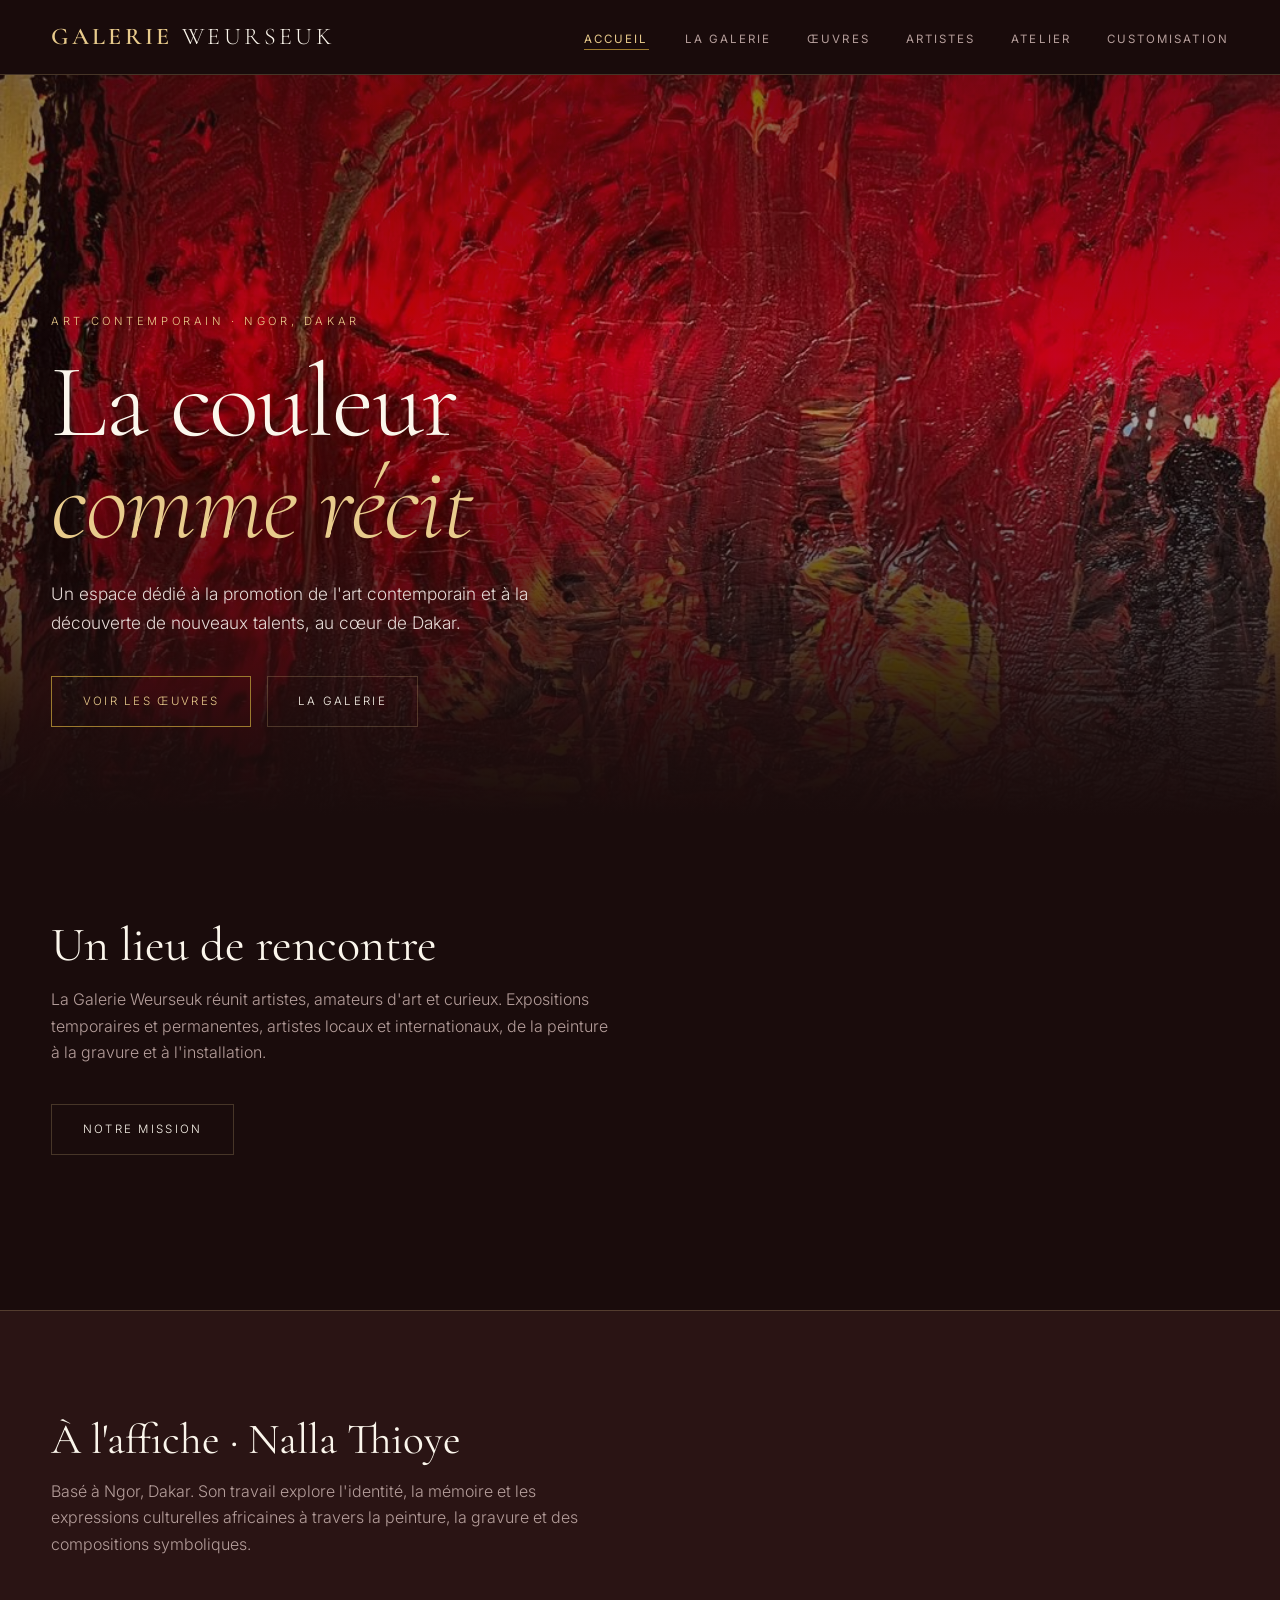
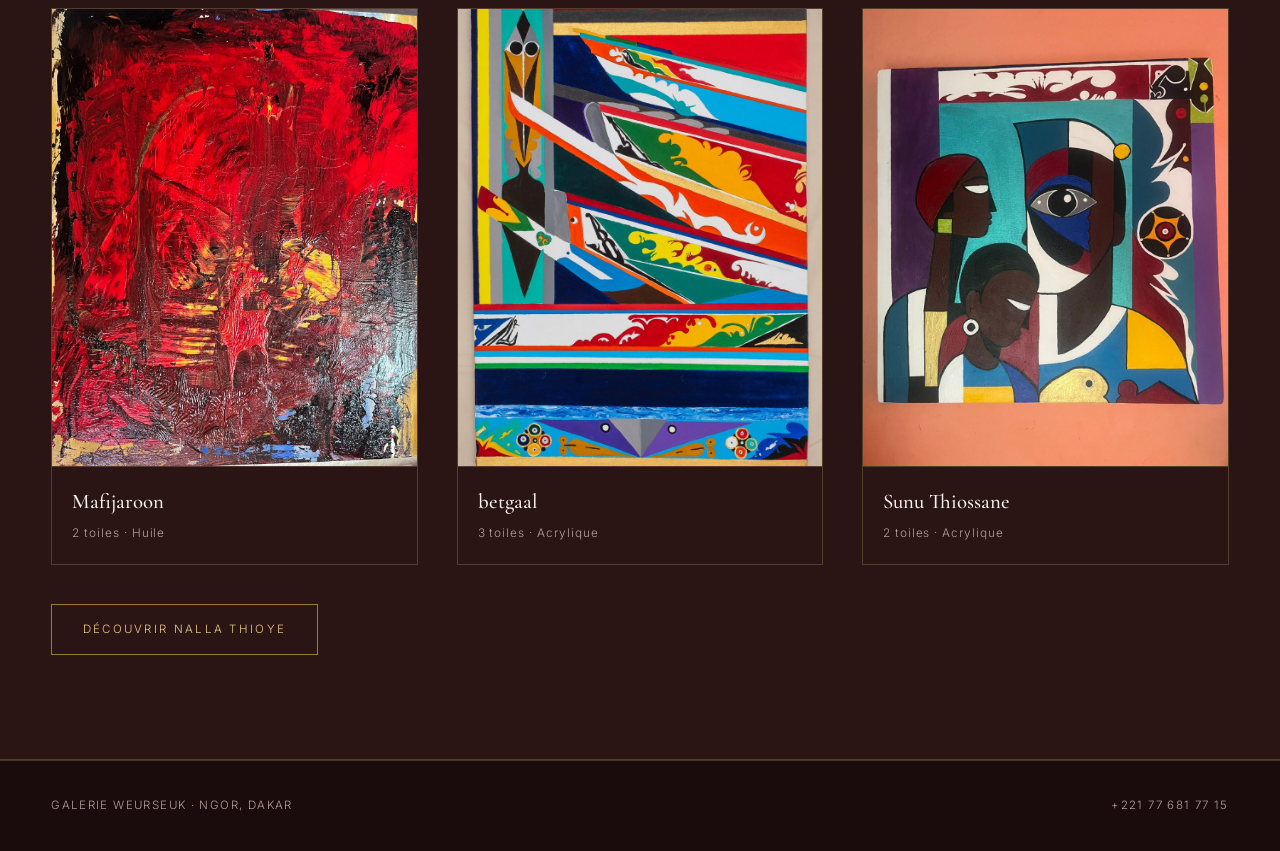
==== commit 5b56342b: "Etend les contenus administrables du site" ====
--- a/index.html
+++ b/index.html
@@ -31,15 +31,15 @@
 
 <main>
 
-  <section class="hero">
-    <div class="hero-img"><img src="images/01-rouge-i.jpg" alt="Braise I, détail — huile sur toile"/></div>
+  <section class="hero" id="home-hero">
+    <div class="hero-img"><img id="home-hero-image" src="images/01-rouge-i.jpg" alt="Braise I, détail — huile sur toile"/></div>
     <div class="wrap hero-in">
-      <p class="eyebrow">Art contemporain · Ngor, Dakar</p>
-      <h1>La couleur<br/>comme <em>récit</em></h1>
-      <p class="intro">Un espace dédié à la promotion de l'art contemporain et à la découverte de nouveaux talents, au cœur de Dakar.</p>
+      <p class="eyebrow" id="home-eyebrow">Art contemporain · Ngor, Dakar</p>
+      <h1 id="home-title">La couleur<br/>comme <em>récit</em></h1>
+      <p class="intro" id="home-intro">Un espace dédié à la promotion de l'art contemporain et à la découverte de nouveaux talents, au cœur de Dakar.</p>
       <div class="cta-row">
-        <a class="btn" href="oeuvres.html">Voir les œuvres</a>
-        <a class="btn ghost" href="galerie.html">La galerie</a>
+        <a class="btn" id="home-primary" href="oeuvres.html">Voir les œuvres</a>
+        <a class="btn ghost" id="home-secondary" href="galerie.html">La galerie</a>
       </div>
     </div>
   </section>
@@ -47,10 +47,10 @@
   <section class="section">
     <div class="wrap">
       <div class="section-head rv">
-        <h2>Un lieu de rencontre</h2>
-        <p class="lead">La Galerie Weurseuk réunit artistes, amateurs d'art et curieux. Expositions temporaires et permanentes, artistes locaux et internationaux, de la peinture à la gravure et à l'installation.</p>
+        <h2 id="home-meeting-title">Un lieu de rencontre</h2>
+        <p class="lead" id="home-meeting-text">La Galerie Weurseuk réunit artistes, amateurs d'art et curieux. Expositions temporaires et permanentes, artistes locaux et internationaux, de la peinture à la gravure et à l'installation.</p>
         <div class="cta-row">
-          <a class="btn ghost" href="galerie.html">Notre mission</a>
+          <a class="btn ghost" id="home-meeting-button" href="galerie.html">Notre mission</a>
         </div>
       </div>
     </div>
@@ -64,11 +64,12 @@
 
 <footer class="foot">
   <div class="wrap foot-in">
-    <span>Galerie Weurseuk · Ngor, Dakar</span>
-    <a href="tel:+221776817715">+221 77 681 77 15</a>
+    <span data-site-location>Galerie Weurseuk · Ngor, Dakar</span>
+    <a data-site-phone href="tel:+221776817715">+221 77 681 77 15</a>
   </div>
 </footer>
 
+<script src="site.js"></script>
 <script src="home.js"></script>
 <script src="reveal.js"></script>
 </body>
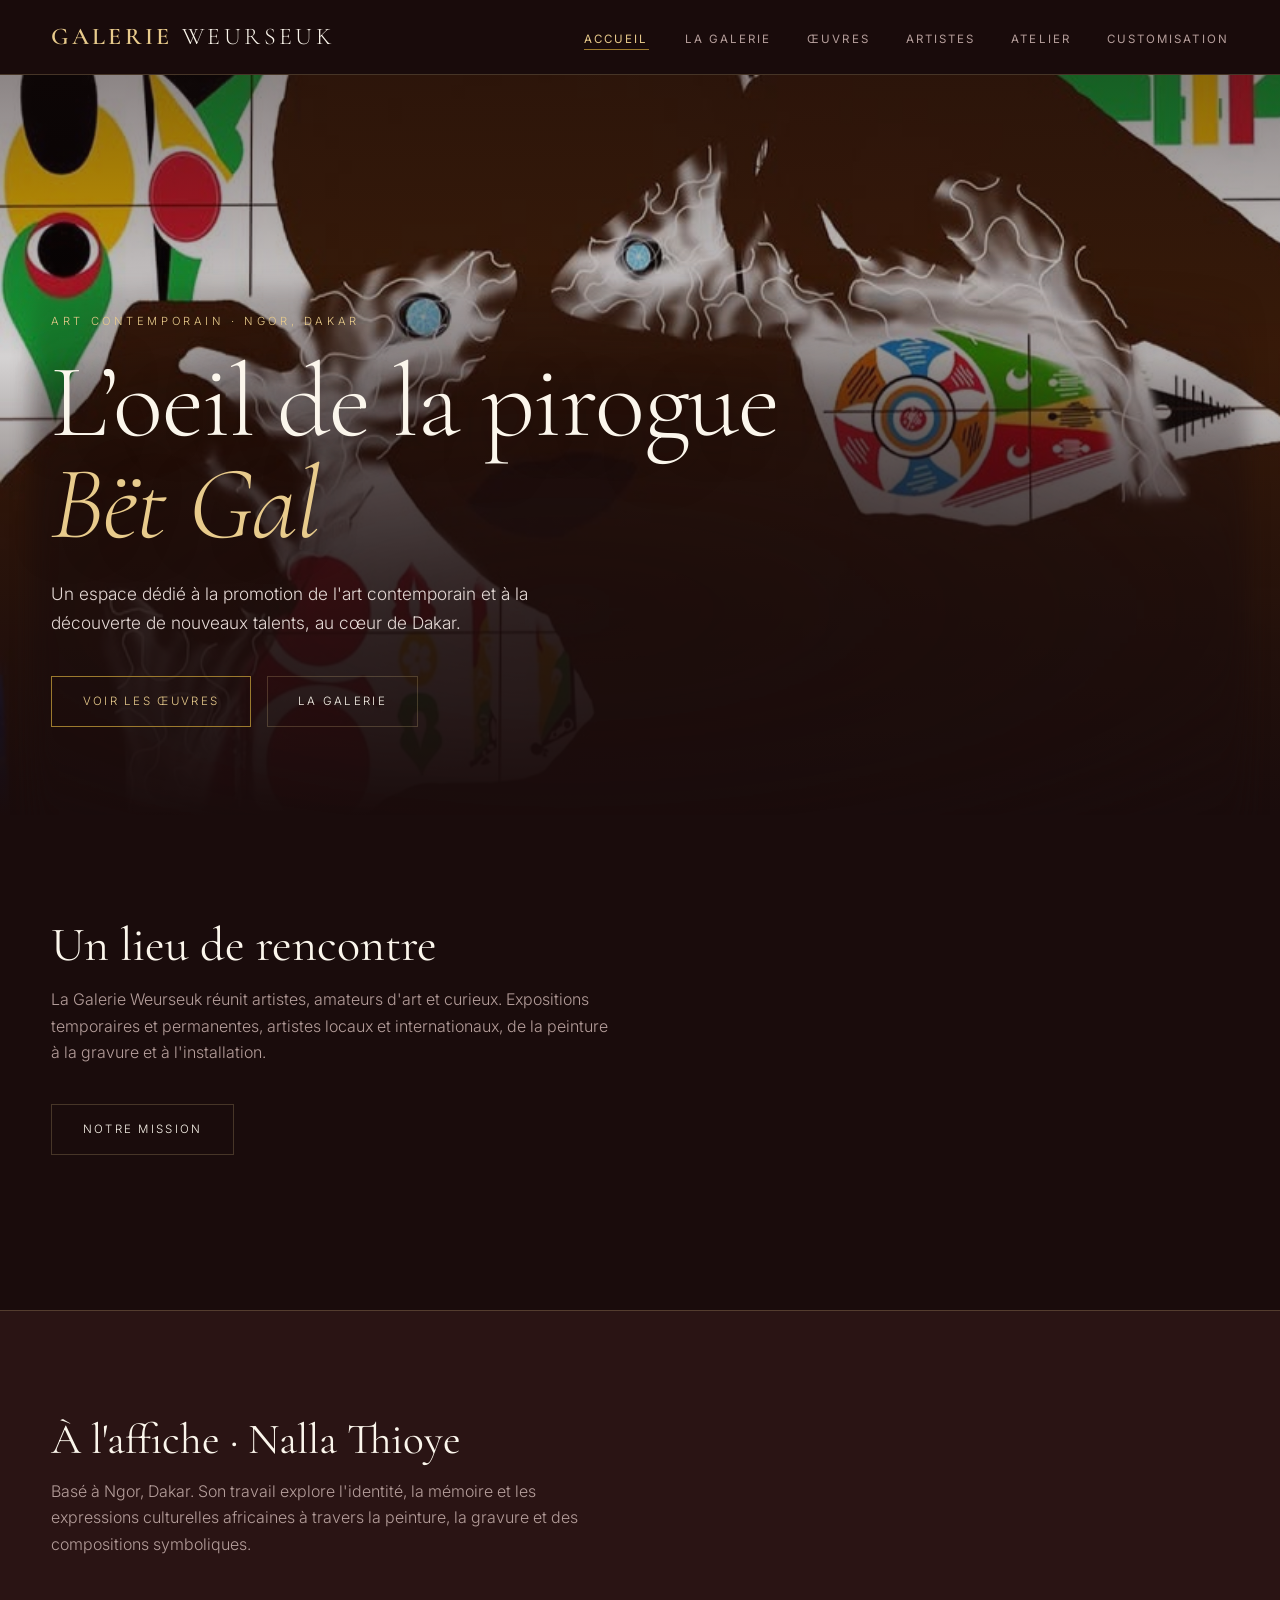
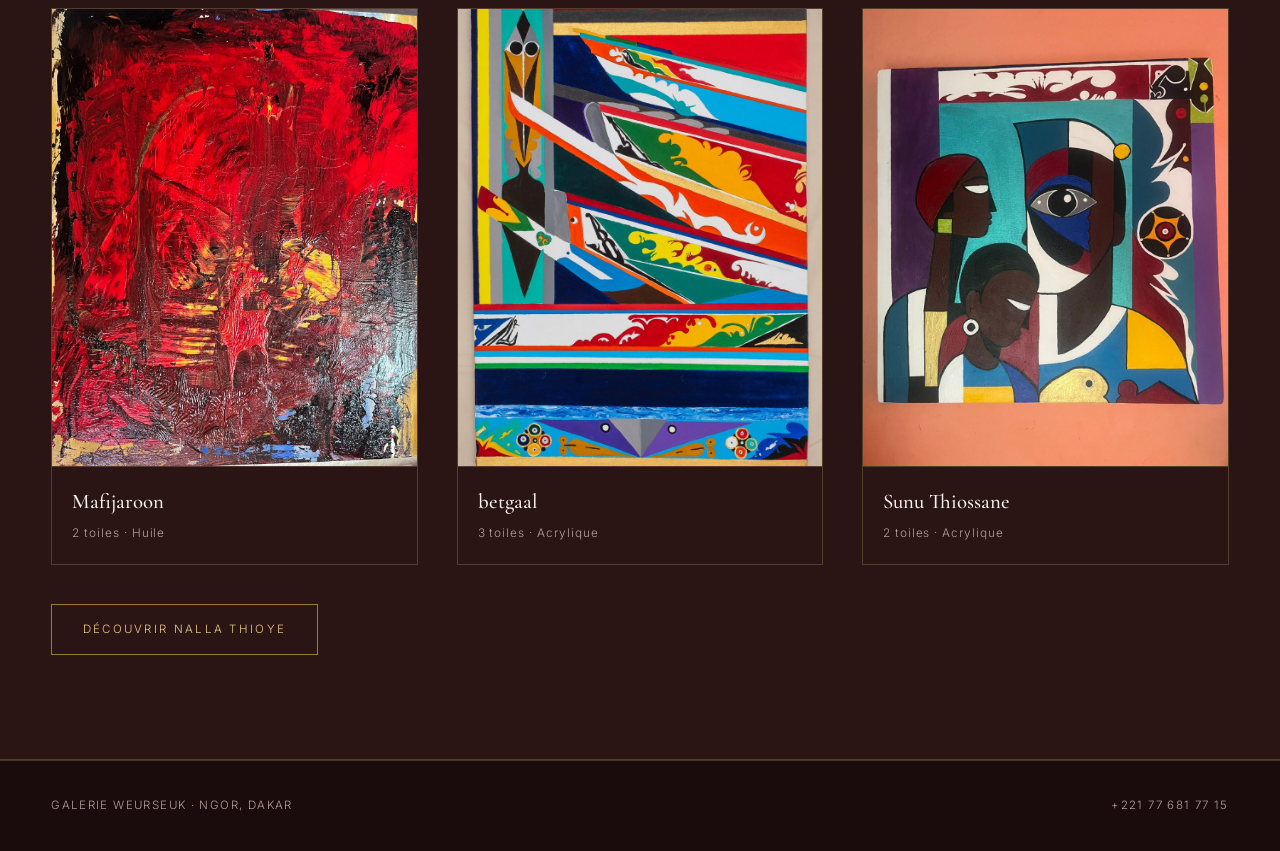
==== commit d5374979: "Supprime le contenu mixte du favicon" ====
--- a/index.html
+++ b/index.html
@@ -5,7 +5,7 @@
 <meta name="viewport" content="width=device-width, initial-scale=1.0"/>
 <title>Galerie Weurseuk · Art contemporain, Dakar</title>
 <meta name="description" content="La Galerie Weurseuk, espace d'art contemporain au cœur de Dakar. Promotion de la création africaine et découverte de nouveaux talents."/>
-<link rel="icon" href="data:image/svg+xml,<svg xmlns='http://www.w3.org/2000/svg' viewBox='0 0 60 70'><path d='M30 2 L56 14 L56 38 Q56 56 30 68 Q4 56 4 38 L4 14 Z' fill='%23E8CB8C'/><text x='30' y='45' font-family='serif' font-size='26' font-weight='700' fill='%231A0C0C' text-anchor='middle'>W</text></svg>"/>
+<link rel="icon" href="favicon.svg" type="image/svg+xml"/>
 <link rel="preconnect" href="https://fonts.googleapis.com"/>
 <link rel="preconnect" href="https://fonts.gstatic.com" crossorigin/>
 <link href="https://fonts.googleapis.com/css2?family=Cormorant+Garamond:ital,wght@0,300;0,400;0,500;0,600;0,700;1,400;1,500&family=Inter:wght@300;400;500;600&display=swap" rel="stylesheet"/>
--- a/style.css
+++ b/style.css
@@ -70,9 +70,14 @@
 .hero-img img{width:100%;height:100%;object-fit:cover;object-position:center 38%;filter:saturate(1.05)}
 .hero-img::after{
   content:"";position:absolute;inset:0;
-  background:linear-gradient(180deg,rgba(26,12,12,.55) 0%,rgba(26,12,12,.25) 38%,rgba(26,12,12,.92) 88%,var(--ink) 100%);
-}
-.hero-in{position:relative;padding-block:0 clamp(3rem,7vw,5.5rem)}
+  background:linear-gradient(180deg,rgba(26,12,12,.5) 0%,rgba(26,12,12,.18) 38%,rgba(26,12,12,.78) 78%,var(--ink) 100%);
+}
+.hero-in{position:relative;z-index:1;isolation:isolate;padding-block:0 clamp(3rem,7vw,5.5rem)}
+.hero-in::before{
+  content:"";position:absolute;z-index:-1;inset:-1.6rem -1.2rem -1.9rem;
+  background:radial-gradient(ellipse 95% 70% at 44% 58%,rgba(26,12,12,.72) 0%,rgba(26,12,12,.5) 57%,rgba(26,12,12,0) 100%);
+  filter:blur(10px);pointer-events:none;
+}
 .hero h1{
   font-family:var(--display);font-weight:300;
   font-size:clamp(3rem,9vw,6.5rem);line-height:.98;letter-spacing:-.015em;
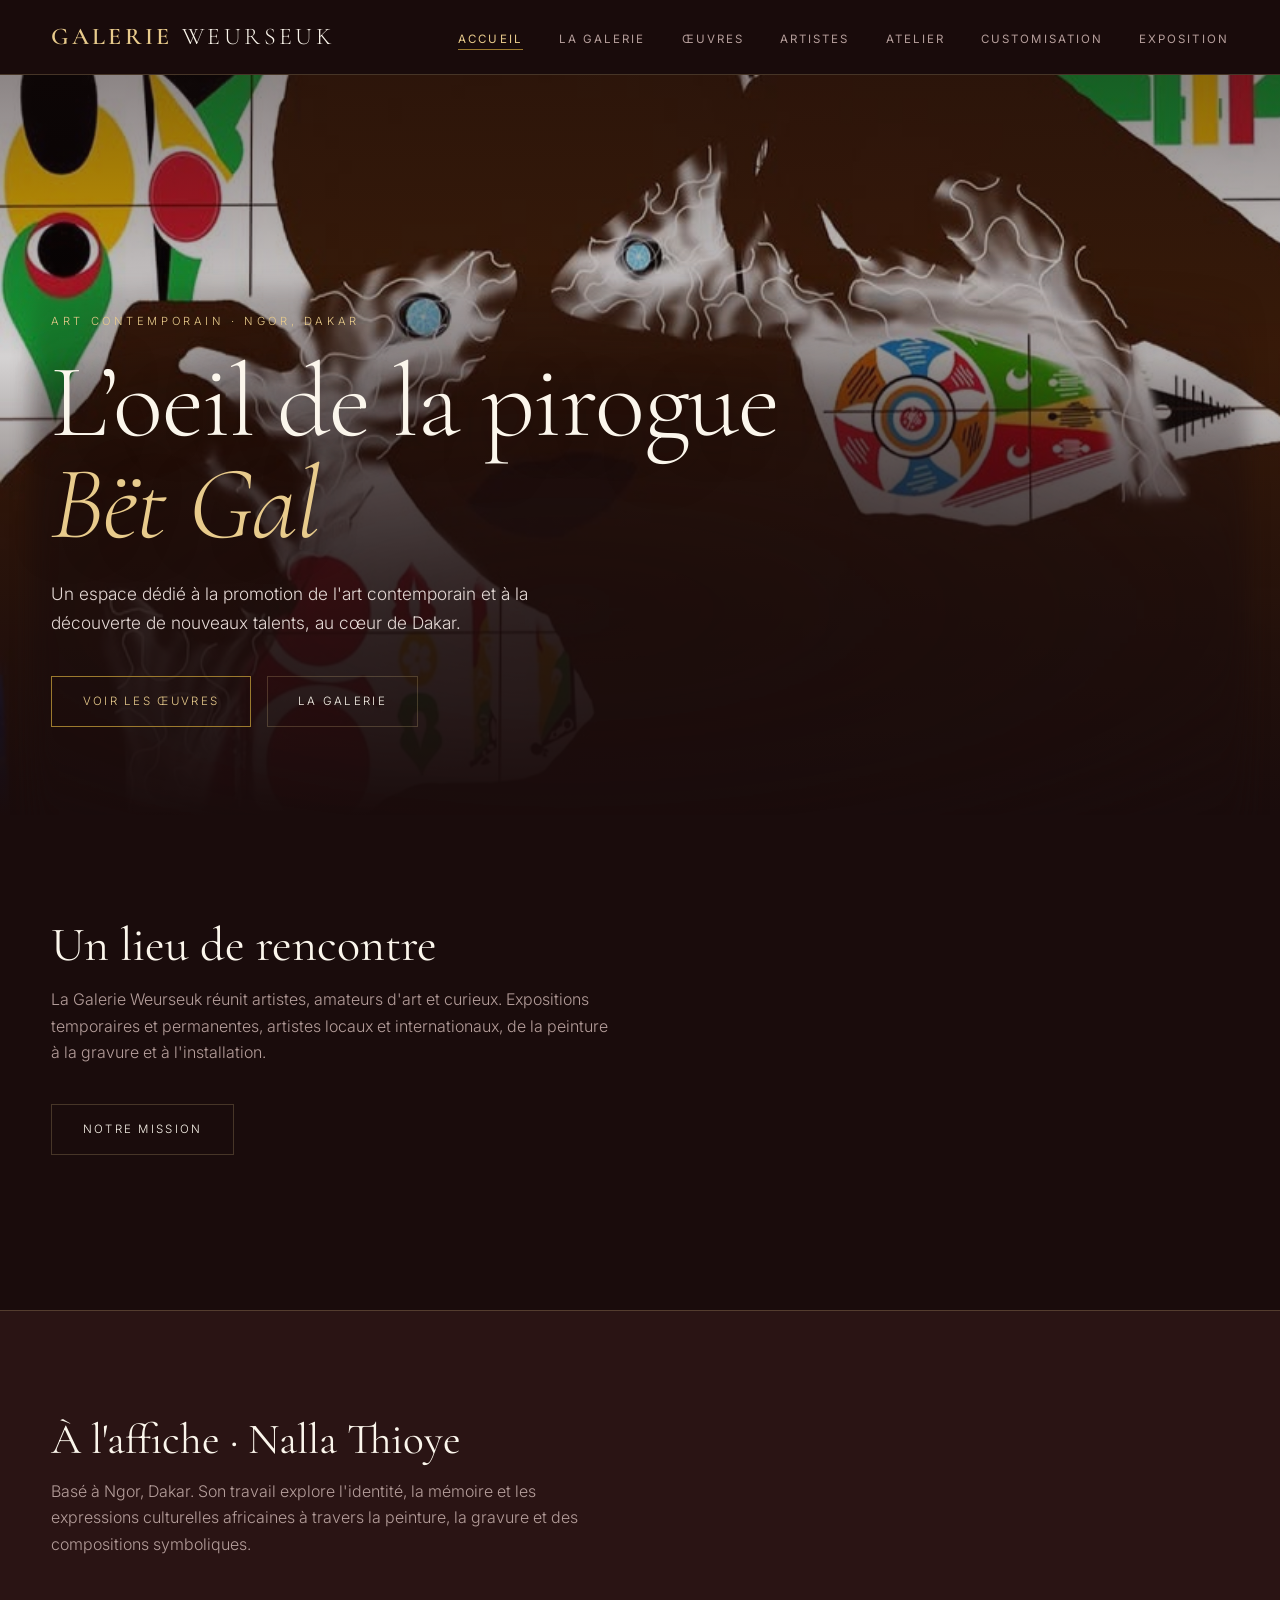
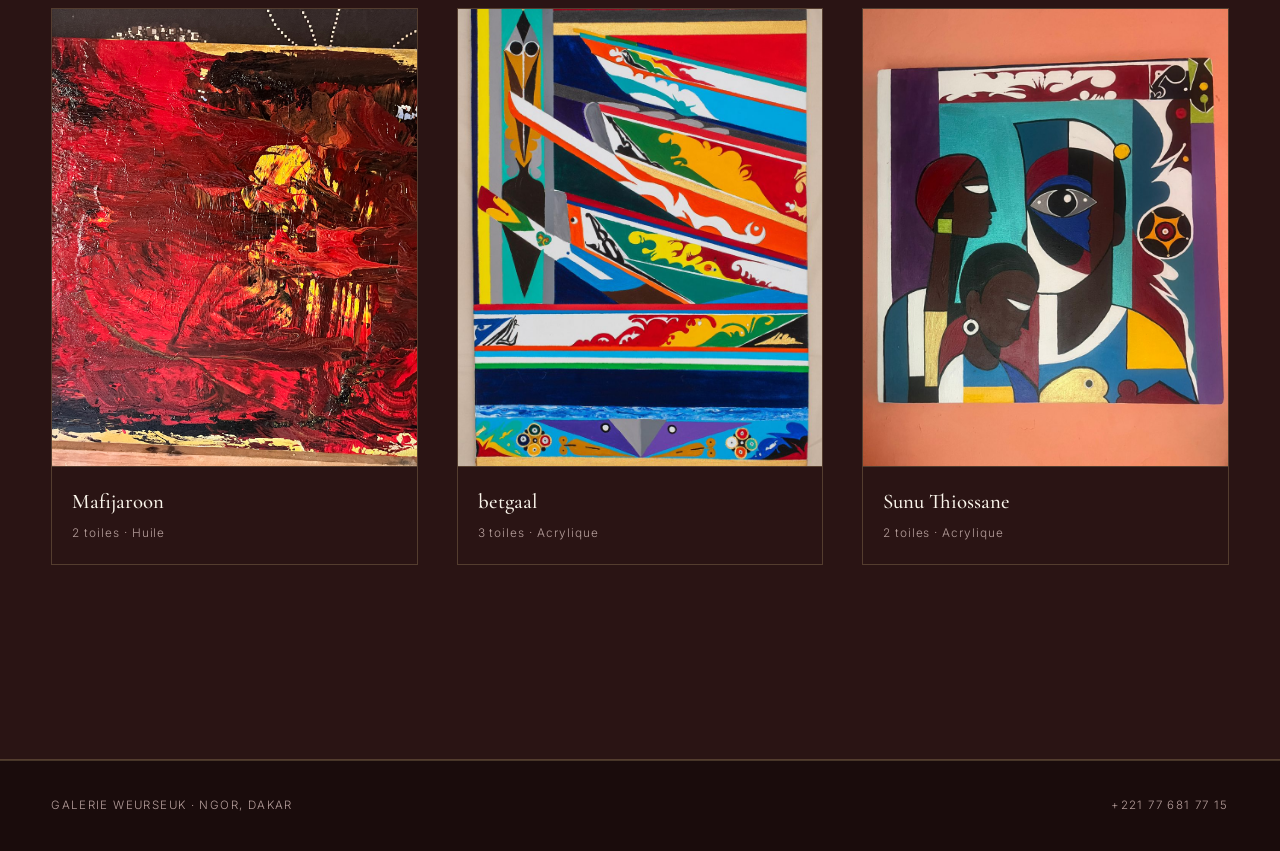
==== commit 71810ecd: "Add an Exposition page editable from the CMS New exposition.html/exposition.json on the editorial pa" ====
--- a/index.html
+++ b/index.html
@@ -24,6 +24,7 @@
         <li><a href="artistes.html">Artistes</a></li>
         <li><a href="atelier.html">Atelier</a></li>
         <li><a href="customisation.html">Customisation</a></li>
+        <li><a href="exposition.html">Exposition</a></li>
       </ul>
     </nav>
   </div>
--- a/style.css
+++ b/style.css
@@ -49,10 +49,10 @@
 .nav-links a:hover{color:var(--gold);border-color:var(--gold)}
 .nav-links a[aria-current="page"]{color:var(--gold);border-color:var(--gold-deep)}
 
-/* Sous 1050px, la marque et les liens ne tiennent plus sur une ligne :
+/* Sous 1200px, la marque et les liens ne tiennent plus sur une ligne :
    on empile en deux rangées plutôt que de laisser déborder — un débordement
    horizontal fait dézoomer la page entière sur mobile. */
-@media(max-width:1050px){
+@media(max-width:1200px){
   .nav-in{flex-direction:column;height:auto;padding-block:.8rem;gap:.55rem}
   .brand{font-size:1.2rem;letter-spacing:.11em}
   .nav-links{flex-wrap:wrap;justify-content:center;gap:.45rem 1.2rem}
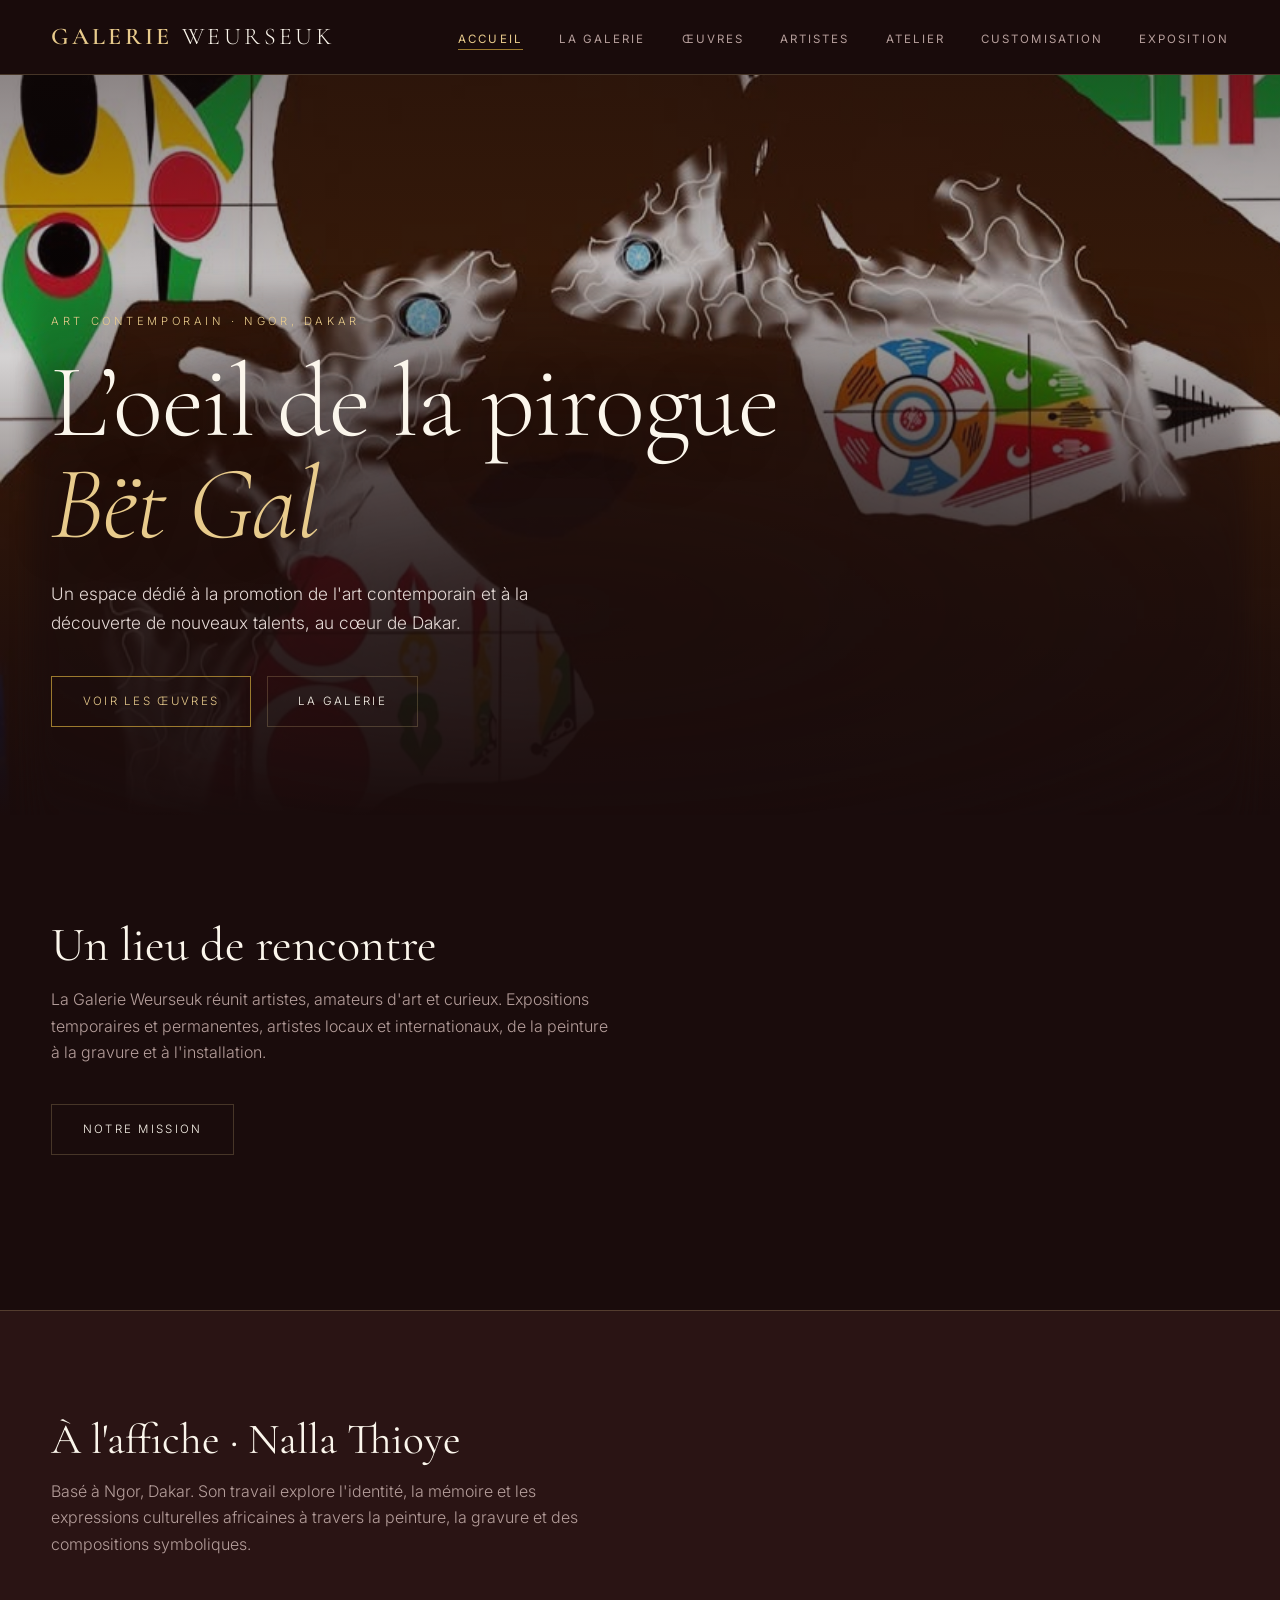
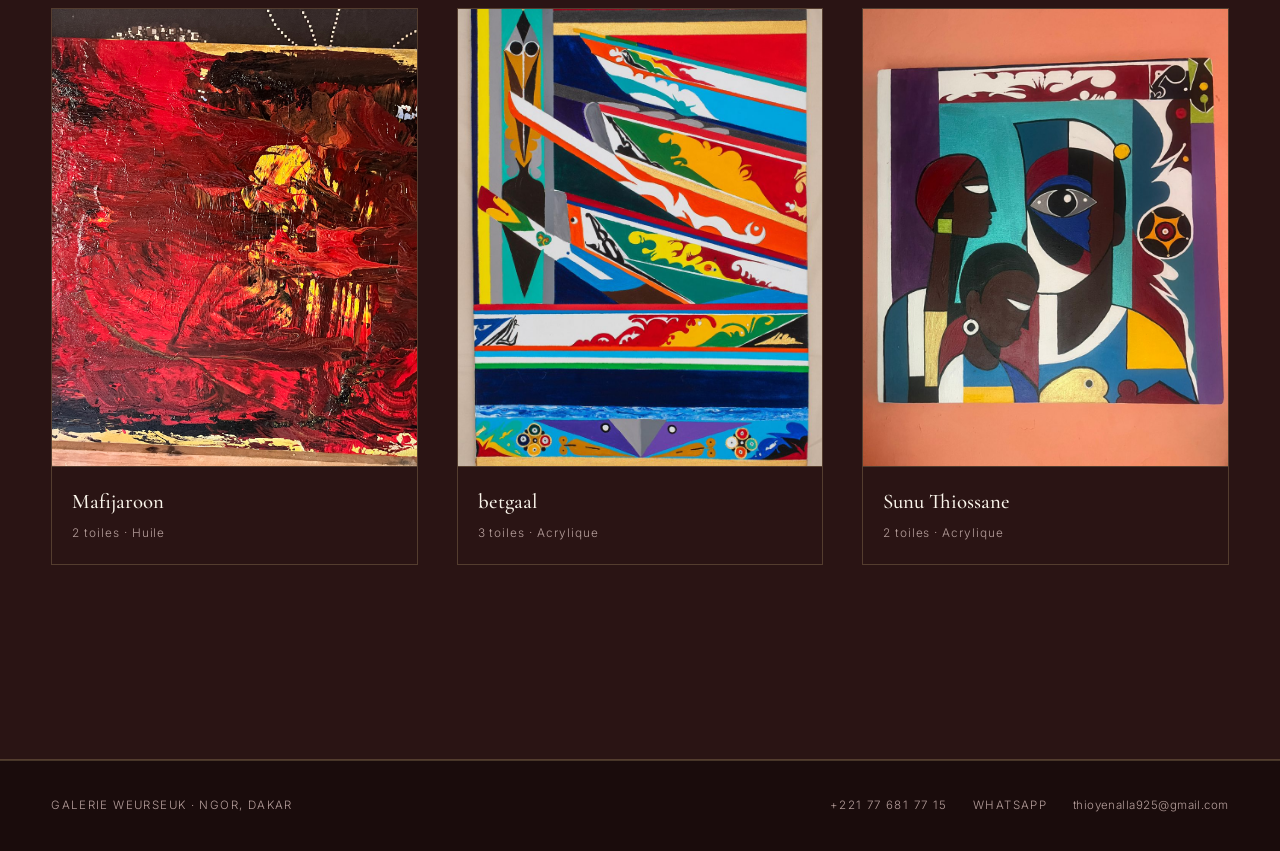
==== commit f9b65679: "Keep contact details in one shared footer instead of a closing block per page Six pages each ended w" ====
--- a/index.html
+++ b/index.html
@@ -63,12 +63,7 @@
 
 </main>
 
-<footer class="foot">
-  <div class="wrap foot-in">
-    <span data-site-location>Galerie Weurseuk · Ngor, Dakar</span>
-    <a data-site-phone href="tel:+221776817715">+221 77 681 77 15</a>
-  </div>
-</footer>
+<footer class="foot"><div class="wrap foot-in"><span data-site-location>Galerie Weurseuk · Ngor, Dakar</span><span class="foot-links"><a data-site-phone href="tel:+221776817715">+221 77 681 77 15</a><a data-site-whatsapp href="https://wa.me/221776817715">WhatsApp</a><a class="foot-mail" data-site-email href="mailto:thioyenalla925@gmail.com">thioyenalla925@gmail.com</a></span></div></footer>
 
 <script src="site.js"></script>
 <script src="home.js"></script>
--- a/style.css
+++ b/style.css
@@ -111,10 +111,6 @@
 .content-visual figcaption,.editorial-gallery figcaption{padding:.7rem .9rem;font-size:.68rem;letter-spacing:.1em;color:var(--muted)}
 .editorial-gallery{margin-top:clamp(4rem,8vw,6rem)}
 .editorial-gallery .work-img img{aspect-ratio:1/1}
-.editorial-cta{margin-top:clamp(4rem,8vw,6rem);padding:clamp(2rem,5vw,4rem);text-align:center;background:var(--panel);border:1px solid var(--rule)}
-.editorial-cta h2{font-family:var(--display);font-weight:400;font-size:clamp(2rem,5vw,3.4rem)}
-.editorial-cta p{margin:1rem auto 0;color:var(--muted);max-width:56ch;white-space:pre-line}
-.editorial-cta .cta-row{justify-content:center}
 @media(max-width:760px){
   .content-block.has-image{grid-template-columns:1fr}
   .content-block:nth-child(even) .content-visual{order:0}
@@ -209,6 +205,8 @@
   font-size:.72rem;letter-spacing:.12em;text-transform:uppercase;color:var(--muted)}
 .foot-in a{text-decoration:none;transition:color .25s}
 .foot-in a:hover{color:var(--gold)}
+.foot-links{display:flex;flex-wrap:wrap;gap:.6rem 1.6rem}
+.foot-mail{text-transform:none;letter-spacing:.04em}
 
 /* ---------- lightbox ---------- */
 .work.zoom{cursor:zoom-in}
@@ -230,6 +228,8 @@
 .lb-artist{font-size:.7rem;letter-spacing:.24em;text-transform:uppercase;color:var(--gold)}
 .lb-title{font-family:var(--display);font-weight:400;font-size:clamp(1.8rem,4vw,2.6rem);line-height:1.1;margin-top:.5rem}
 .lb-meta{margin-top:.5rem;font-size:.78rem;letter-spacing:.1em;color:var(--muted)}
+.lb-ask{display:inline-block;margin-top:1.6rem}
+.lb-ask[hidden]{display:none}
 .lb-desc{margin-top:1.3rem;color:#E4D8D4;font-size:.95rem;line-height:1.7;max-width:46ch}
 .lb-close,.lb-nav{
   position:fixed;z-index:101;background:rgba(42,20,20,.8);color:var(--cream);
